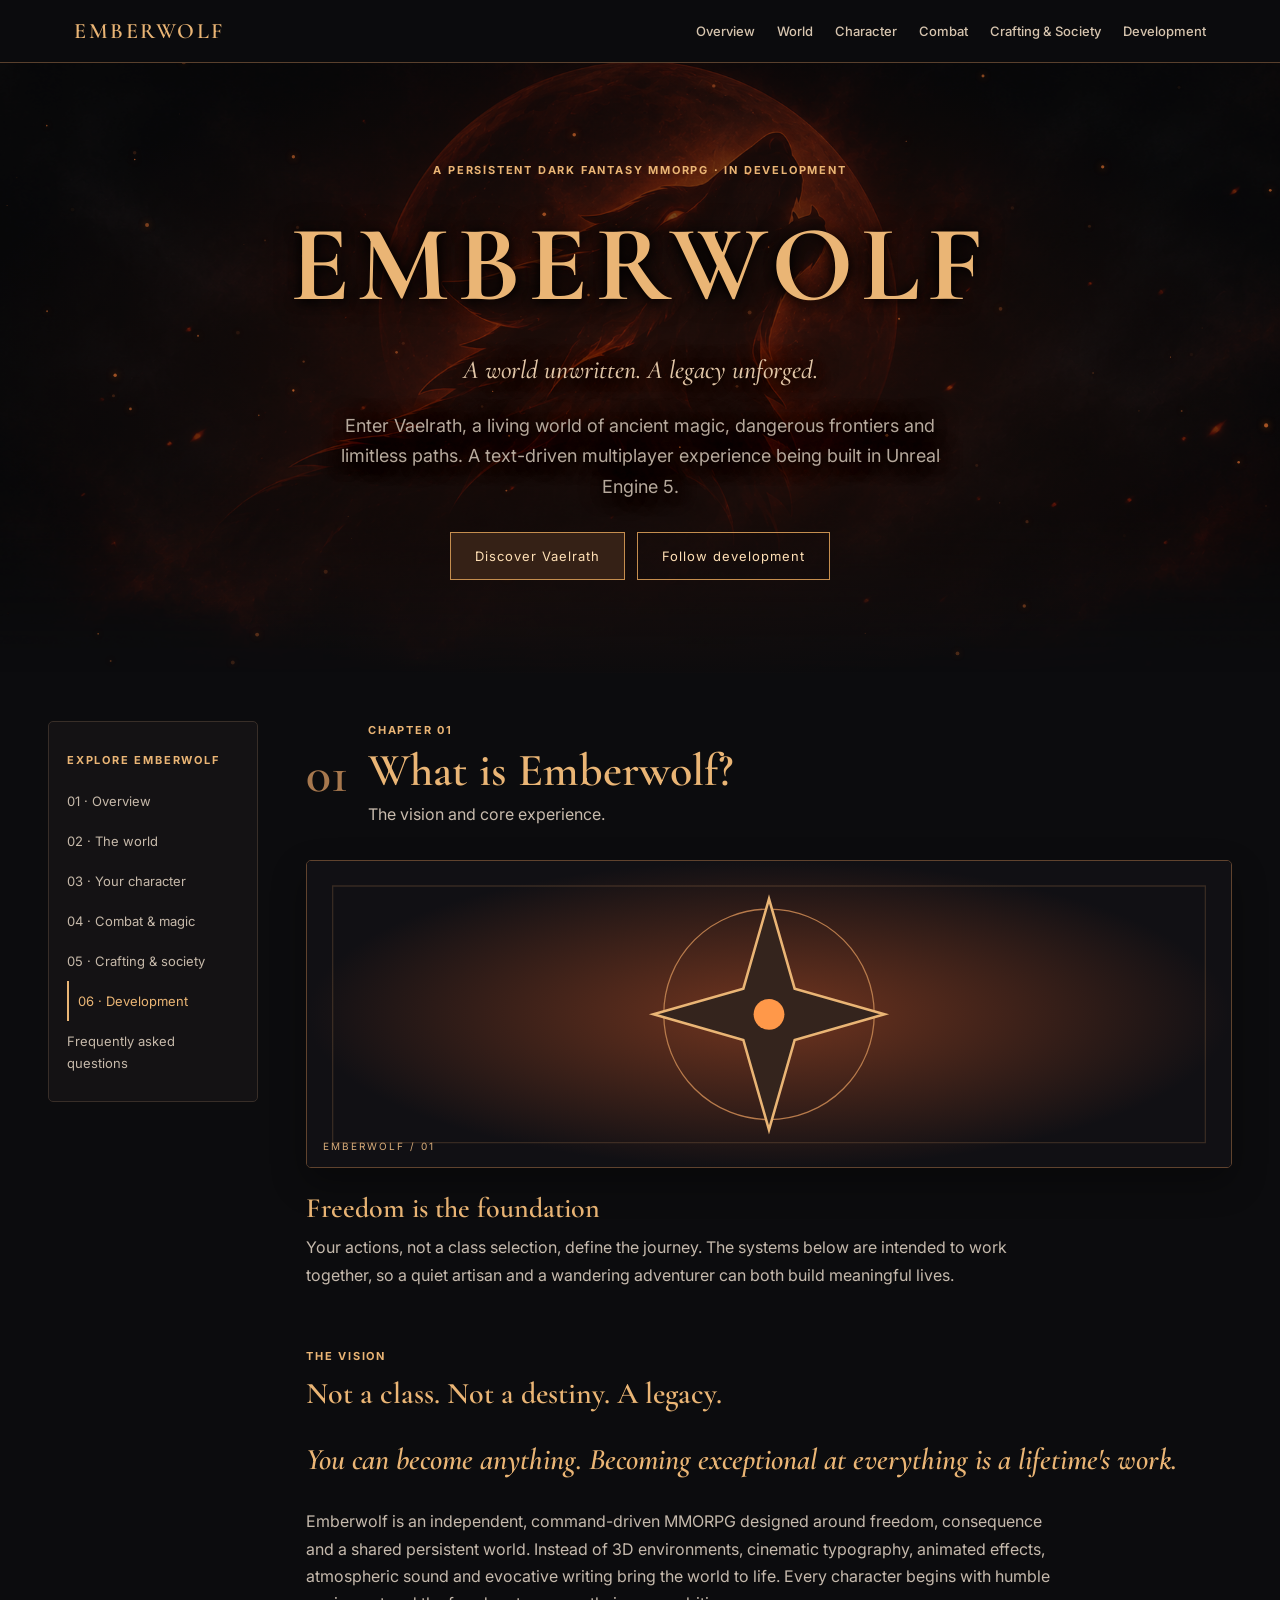
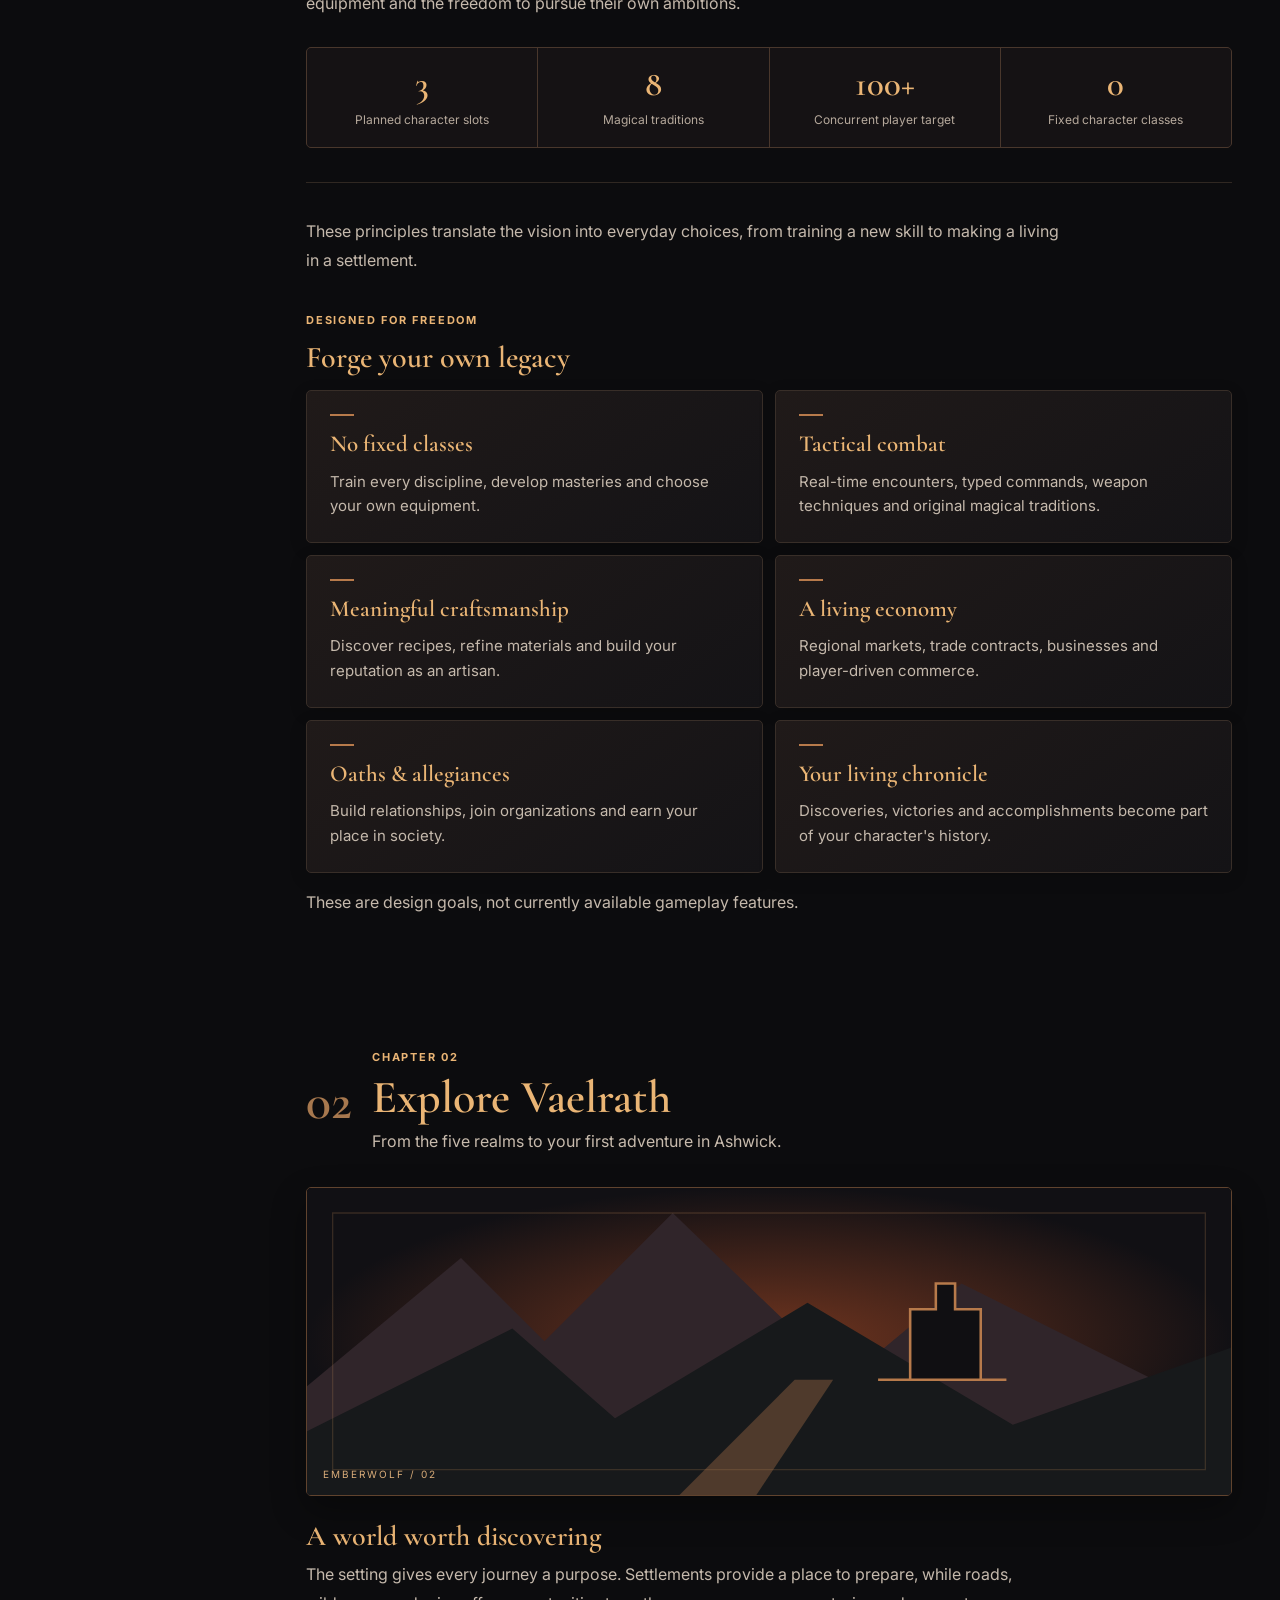
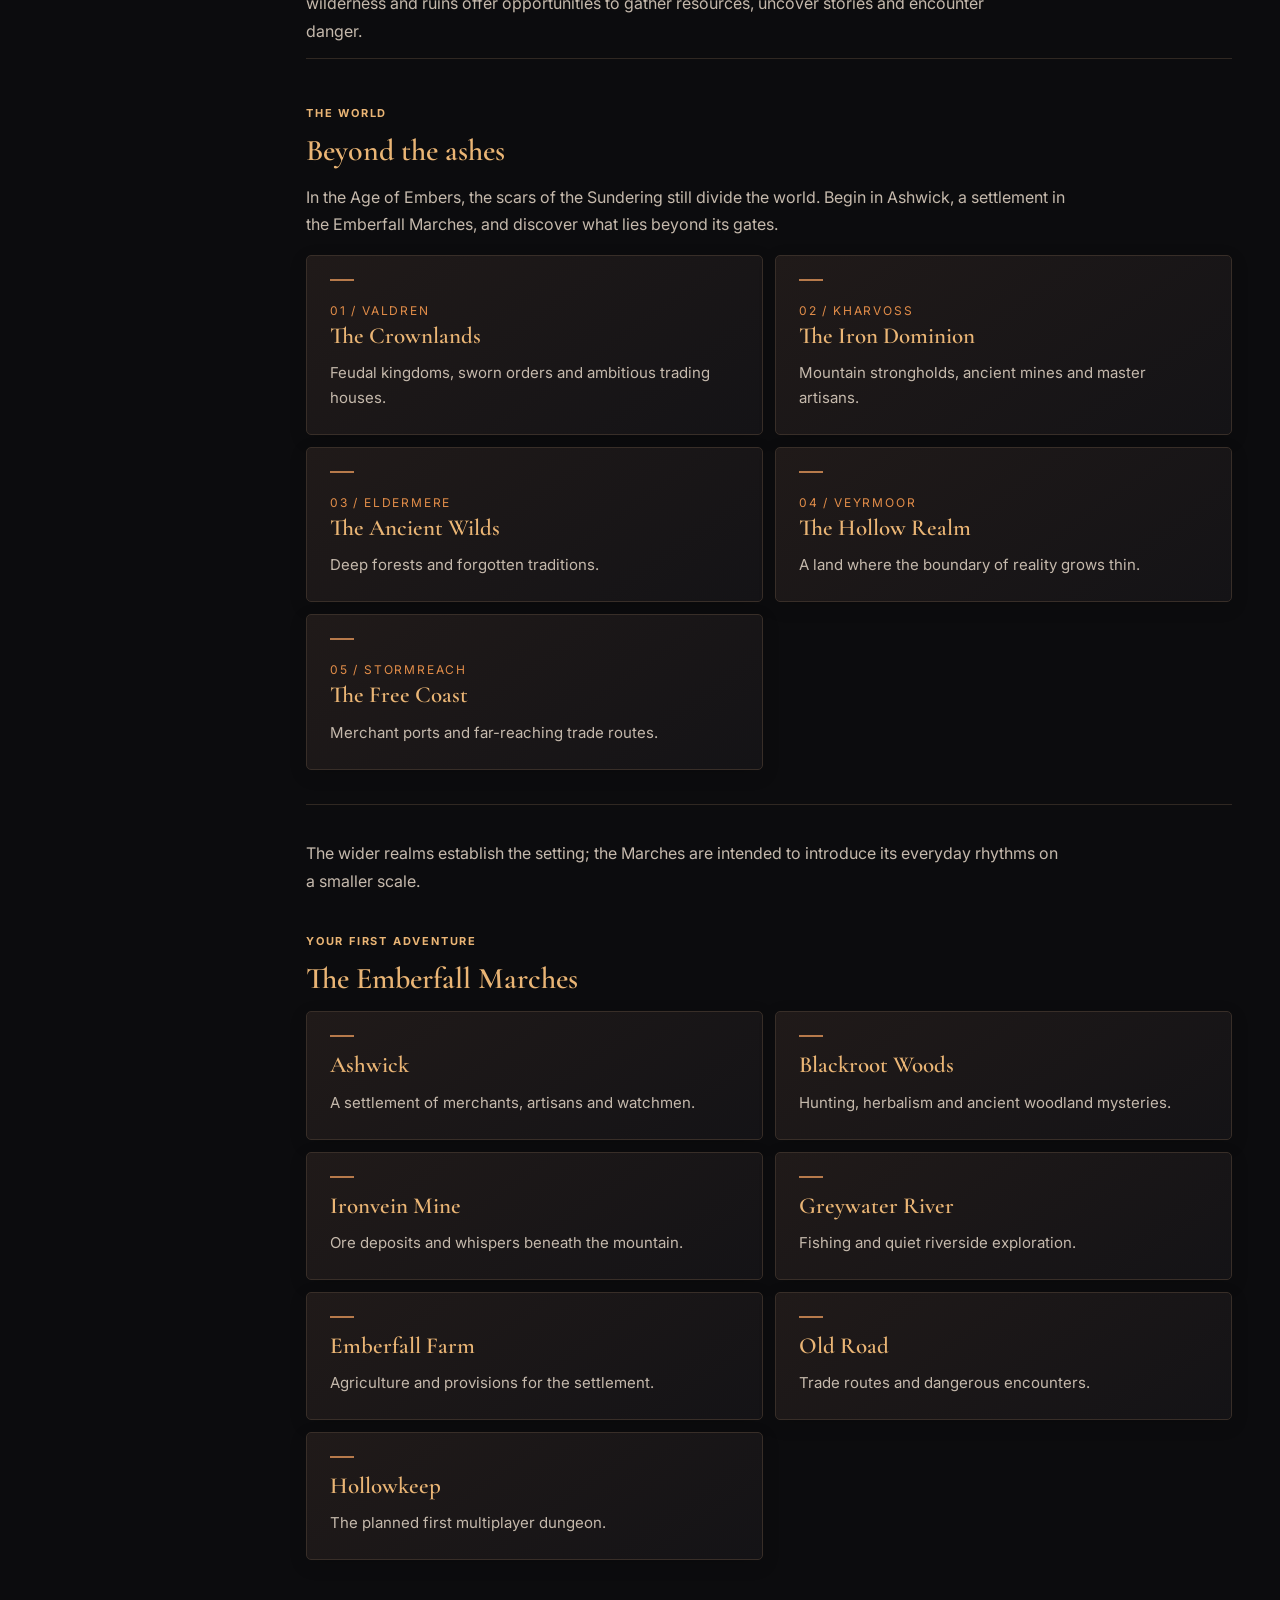
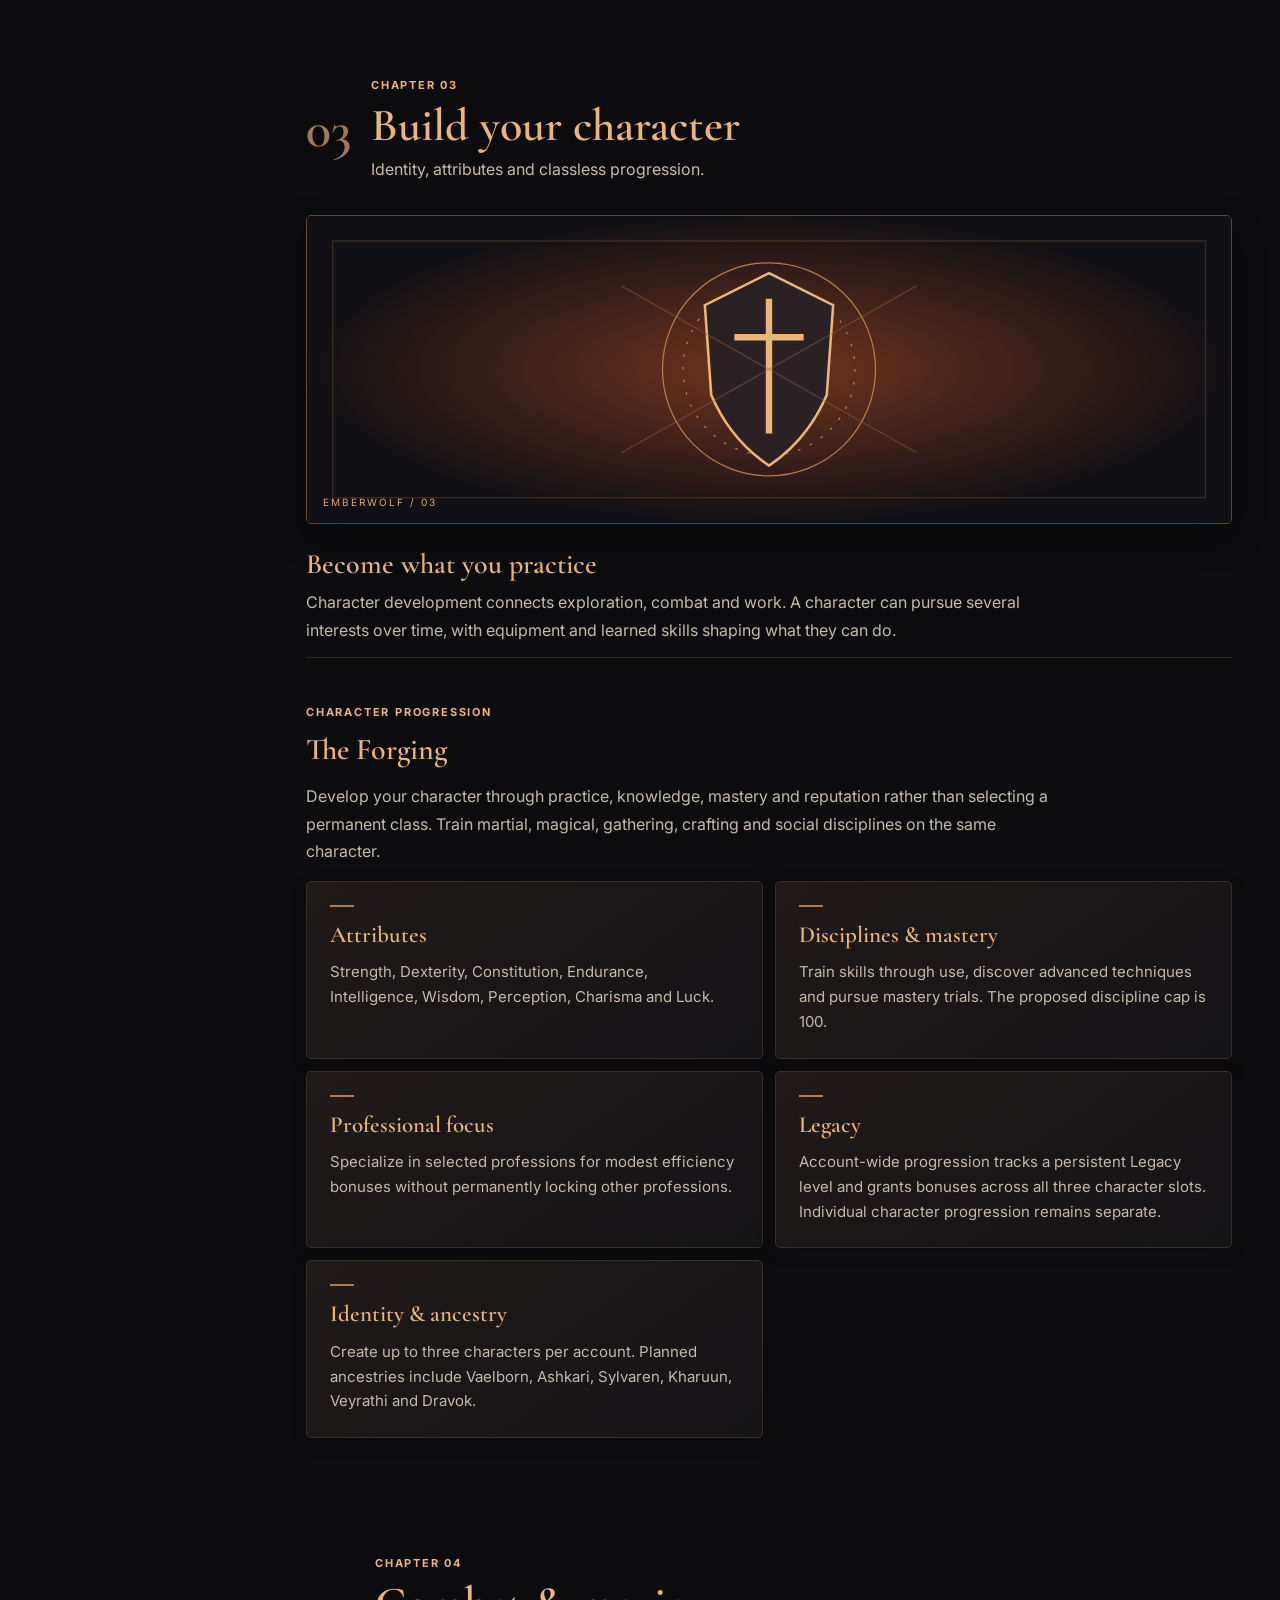
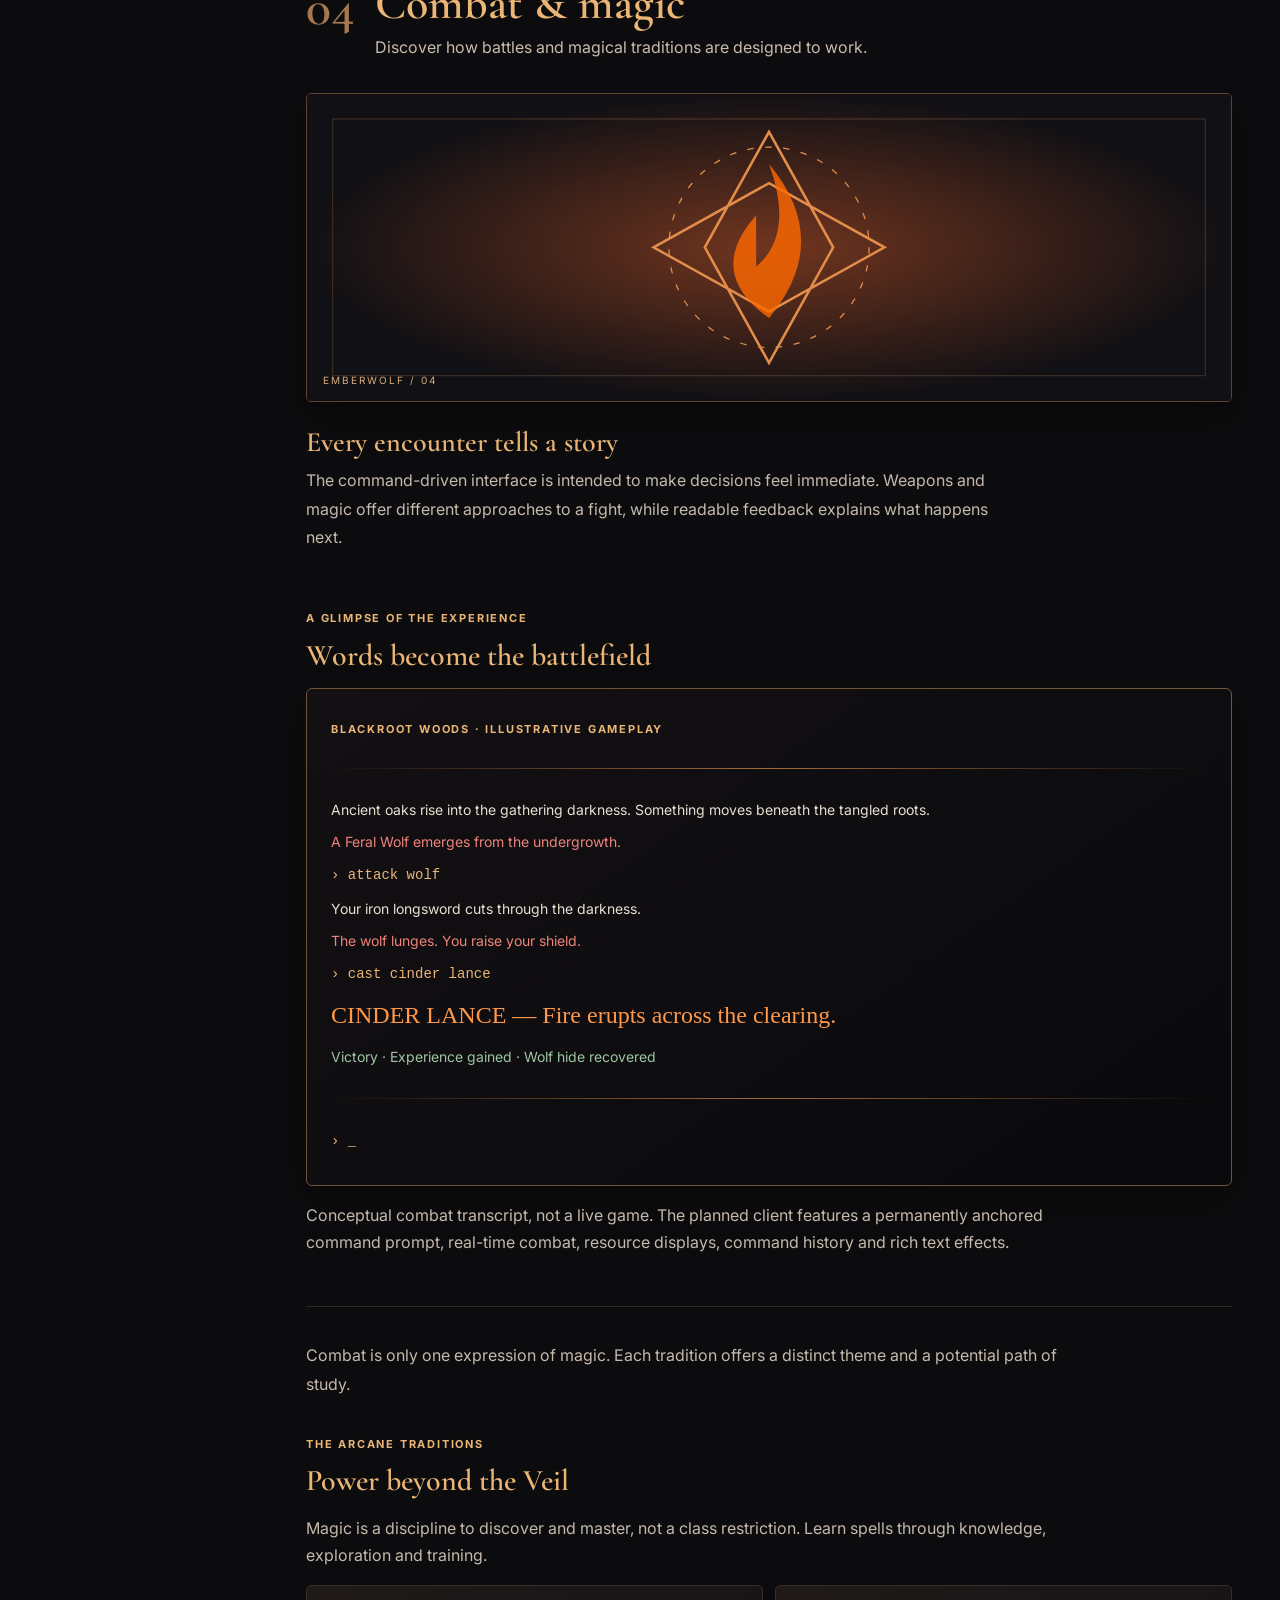
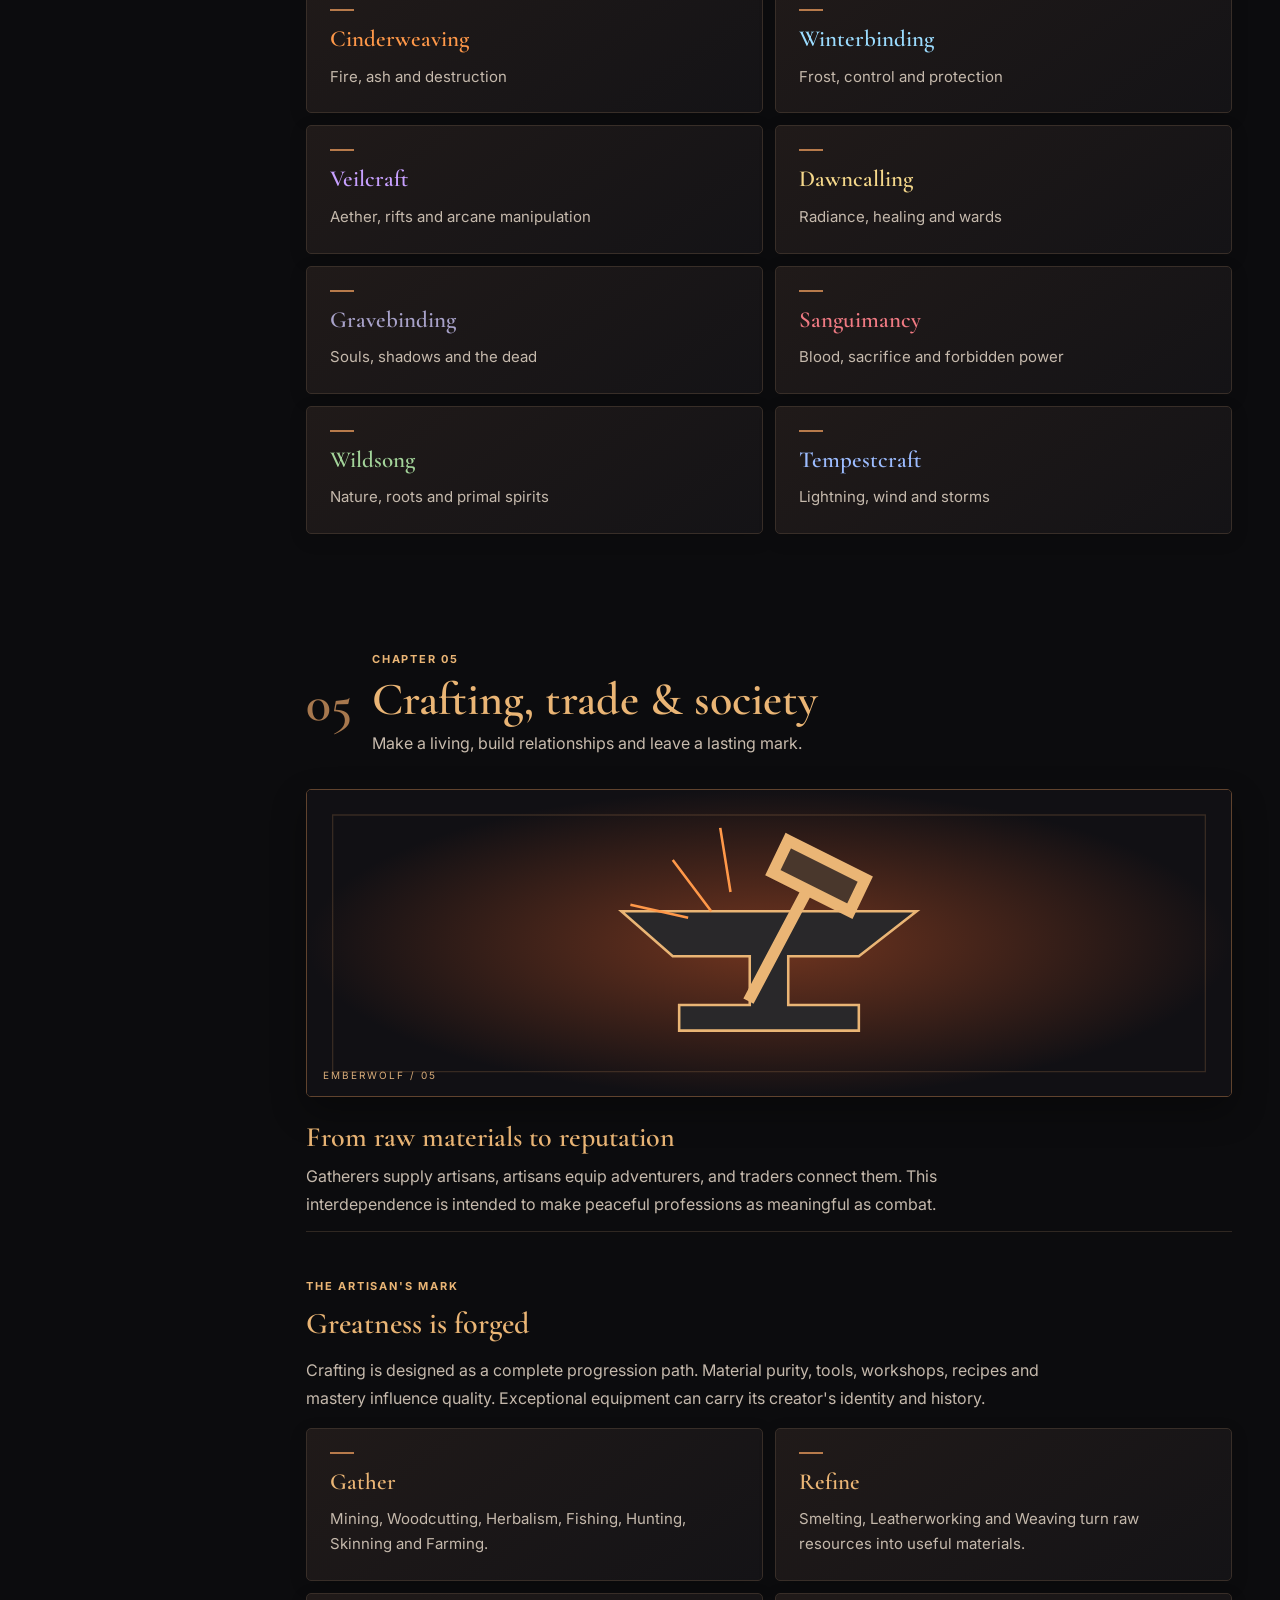
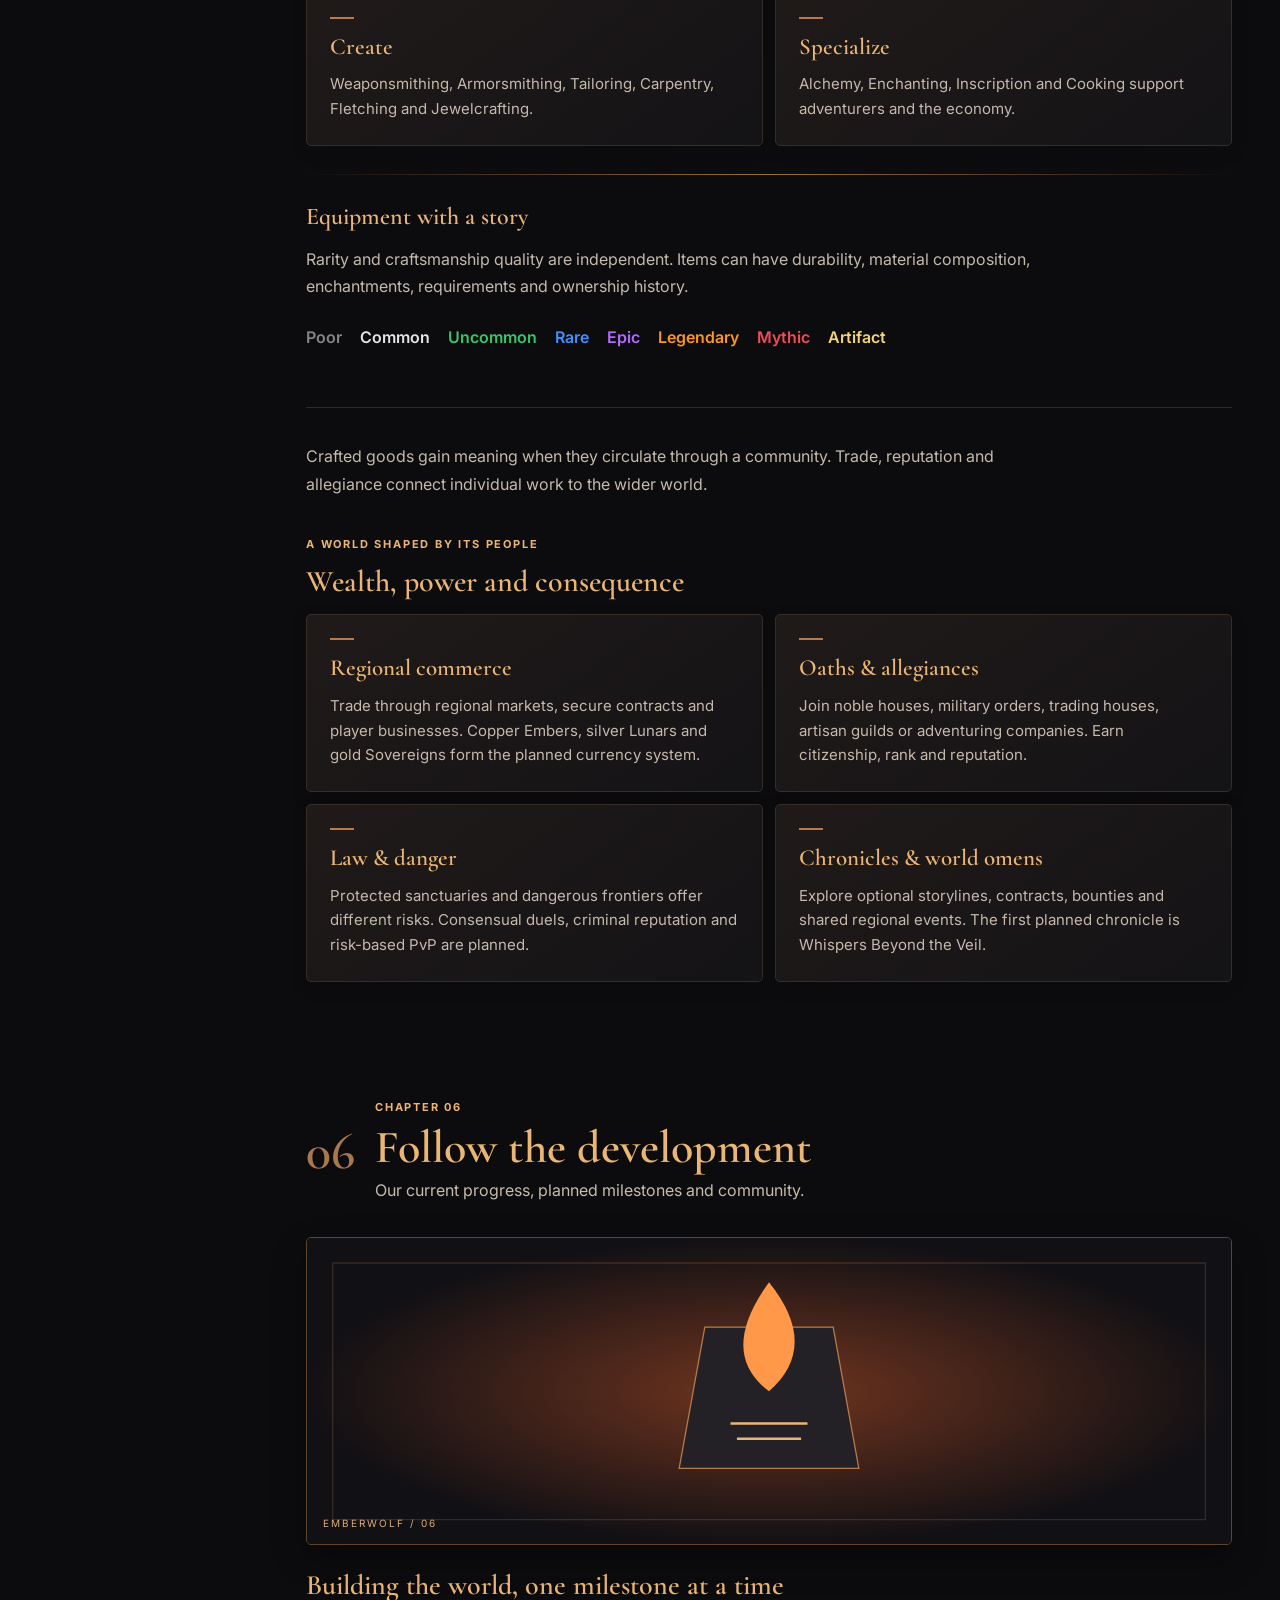
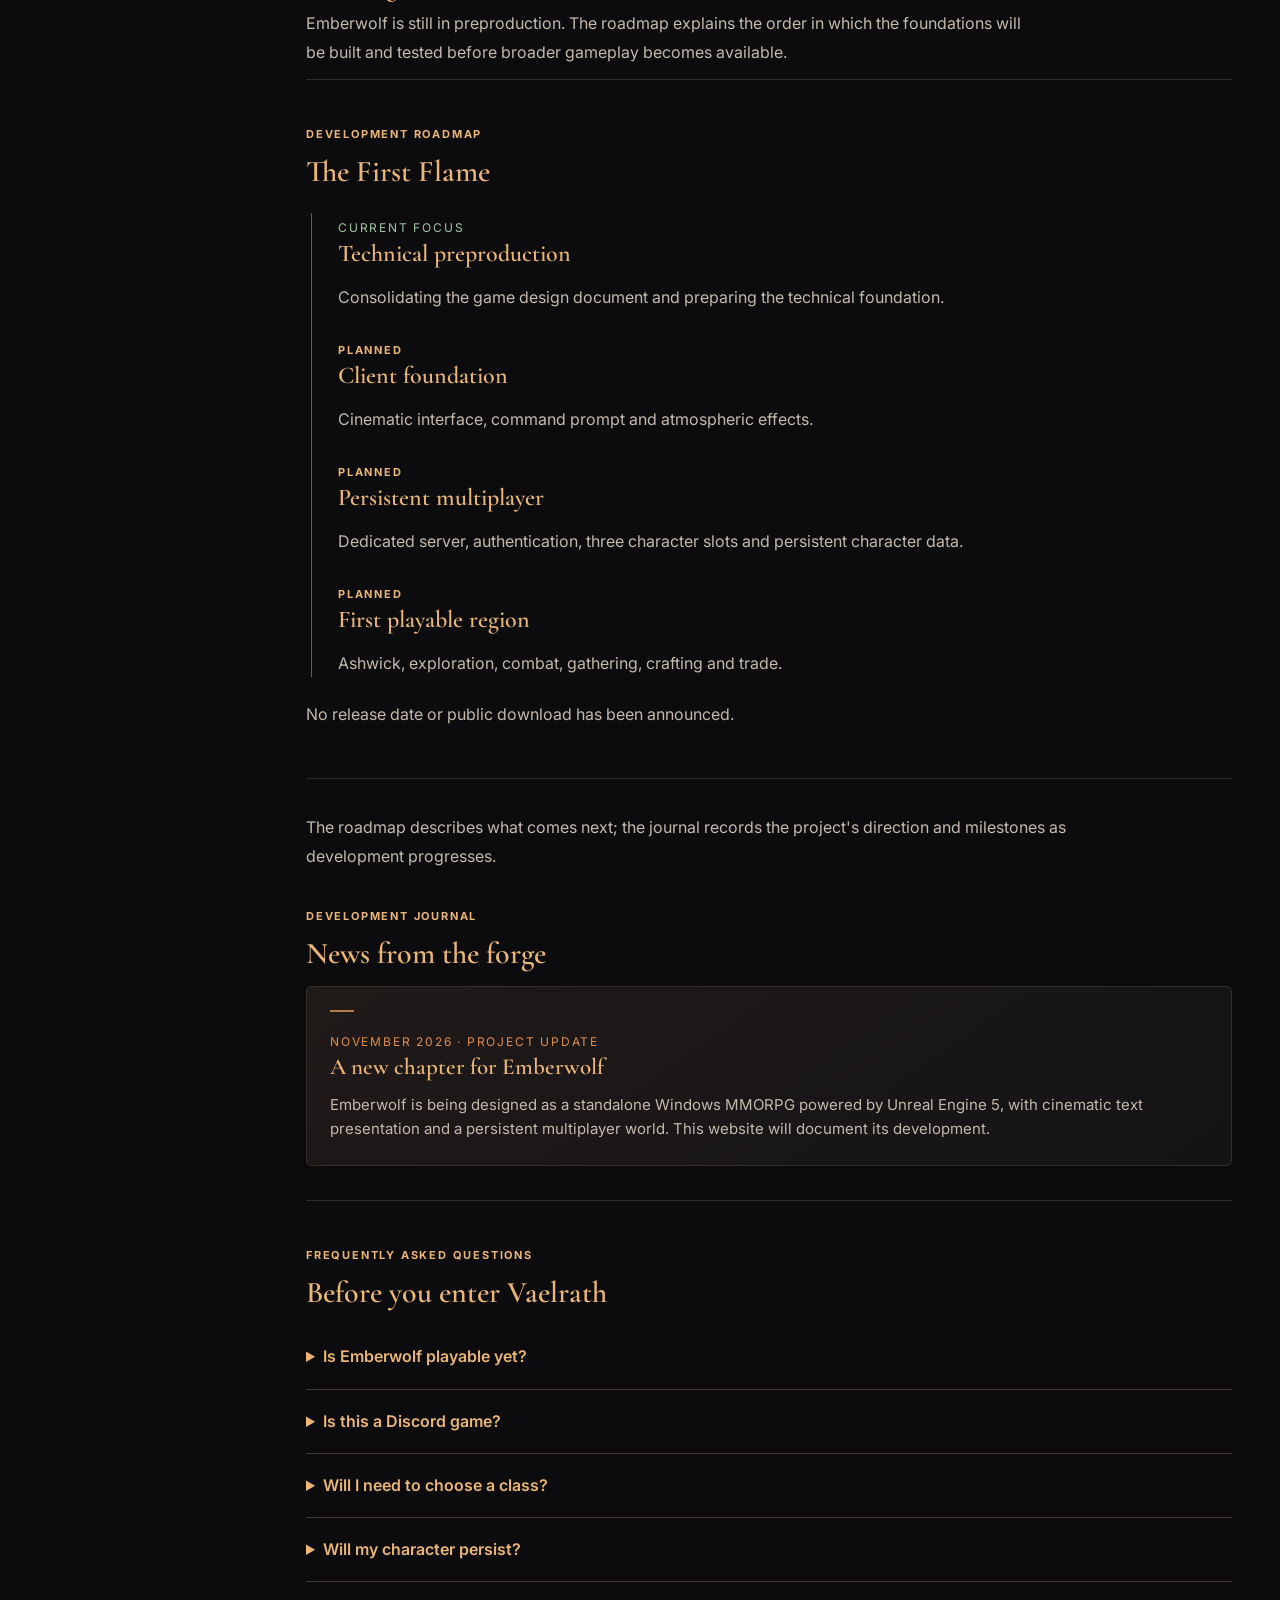
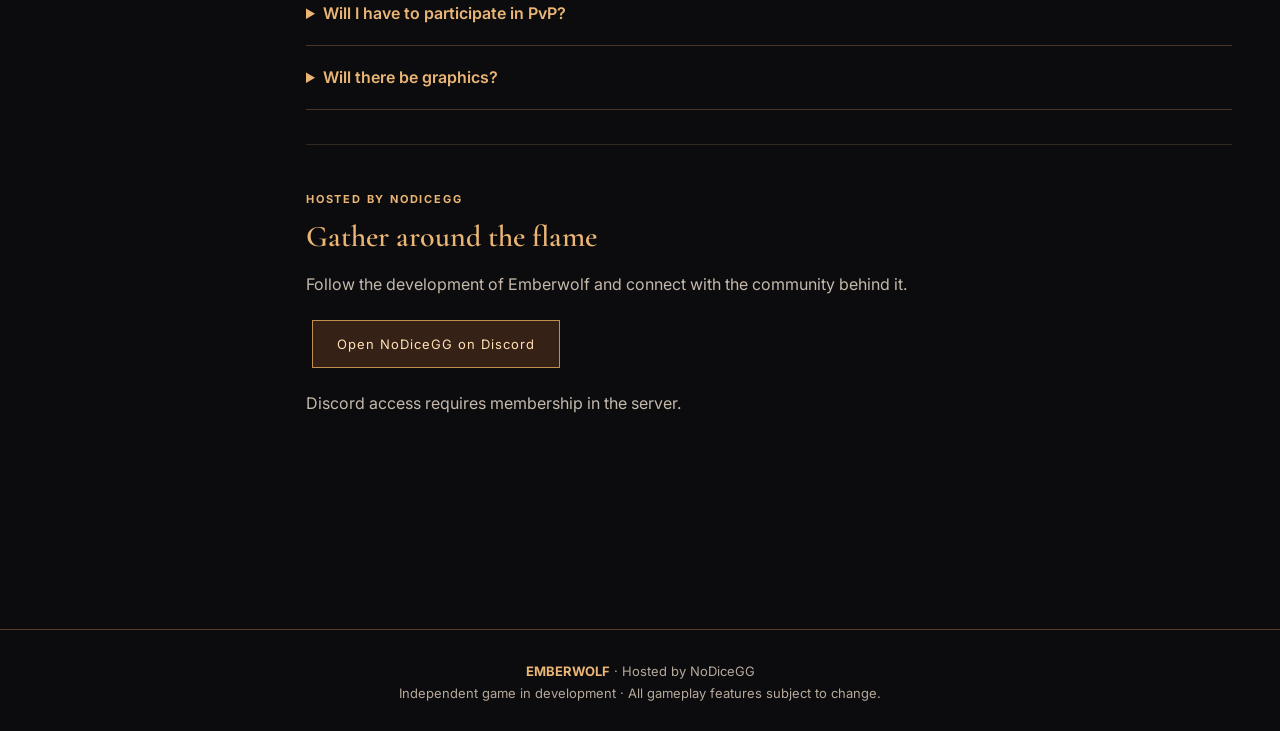
==== emberwolf.html @ e575b88a "Preserve Emberwolf website at its own page" ====
<!doctype html>
<html lang="en"><head><meta charset="utf-8"><meta name="viewport" content="width=device-width,initial-scale=1"><meta name="description" content="Emberwolf — a persistent, classless, text-driven dark fantasy MMORPG in development. Hosted by NoDiceGG."><meta name="theme-color" content="#0c0c0e"><title>Emberwolf | A world unwritten</title><link rel="preconnect" href="https://fonts.googleapis.com"><link rel="preconnect" href="https://fonts.gstatic.com" crossorigin><link href="https://fonts.googleapis.com/css2?family=Cormorant+Garamond:ital,wght@0,500;0,600;0,700;1,500&family=Inter:wght@400;500;600;700&display=swap" rel="stylesheet"><style>
:root{color-scheme:dark;--gold:#eab575;--ember:#ff6a00;--muted:#b6a99c;--line:#59402d}*{box-sizing:border-box}html{scroll-behavior:smooth}body{margin:0;background:#0c0c0e;color:#e9dfd2;font:16px/1.7 system-ui,sans-serif}a{color:var(--gold)}header{position:sticky;top:0;z-index:5;background:#0c0c0ef5;border-bottom:1px solid var(--line)}nav{max-width:1180px;margin:auto;display:flex;align-items:center;justify-content:space-between;gap:18px;padding:18px 24px;flex-wrap:wrap}.brand{font: bold 22px Georgia,serif;letter-spacing:4px;text-decoration:none}.links{display:flex;gap:22px;flex-wrap:wrap}.links a{font-size:13px;text-decoration:none;color:#d7c5af}.links a:hover,a:focus-visible{color:#fff;outline-color:var(--gold)}.hero{position:relative;isolation:isolate;overflow:hidden;min-height:650px;display:grid;place-items:center;text-align:center;padding:90px 24px;background:radial-gradient(ellipse at 50% 30%,#592217 0%,#21120e 35%,#0c0c0e 73%)}canvas{position:absolute;inset:0;width:100%;height:100%;z-index:-1;pointer-events:none}.hero-copy{max-width:850px}.sigil{width:100px;height:100px;margin:auto;color:var(--gold);filter:drop-shadow(0 0 18px #ff6a0070)}h1,h2,h3{font-family:Georgia,serif;font-weight:normal;color:var(--gold);line-height:1.15}h1{font-size:clamp(42px,9vw,108px);letter-spacing:.1em;margin:24px 0 8px;text-shadow:0 0 38px #e85c3050}h2{font-size:clamp(30px,5vw,48px);margin:10px 0 24px}h3{font-size:24px;margin:0 0 12px}.eyebrow{font-size:11px;letter-spacing:3px;text-transform:uppercase;color:var(--gold);font-weight:700}.tag{font:italic clamp(18px,3vw,26px) Georgia;color:#e0c5a6}.lede{max-width:650px;margin:24px auto;color:var(--muted);font-size:18px}.button{display:inline-block;text-decoration:none;border:1px solid #c58e4f;padding:12px 24px;margin:6px;background:#352116;color:#ffe0b5;font-size:13px;letter-spacing:1px}.button:hover{background:#56331d}.secondary{background:transparent}.wrap{max-width:1120px;margin:auto;padding:76px 24px;scroll-margin-top:90px}.section{border-top:1px solid #32251f}.grid{display:grid;grid-template-columns:repeat(auto-fit,minmax(235px,1fr));gap:18px}.tile{background:linear-gradient(145deg,#211a17,#131316);border:1px solid #49372c;padding:27px}.tile p,.muted{color:var(--muted)}.num{color:#e28d49;font-size:12px;letter-spacing:2px}.timeline{border-left:1px solid #805332;padding-left:26px}.timeline article{margin:24px 0}.timeline h3{margin-bottom:5px}.status{color:#9dc6a2;font-size:12px;text-transform:uppercase;letter-spacing:2px}.community{text-align:center;background:radial-gradient(ellipse at bottom,#342015,#0c0c0e 70%)}footer{border-top:1px solid var(--line);padding:30px;text-align:center;color:var(--muted);font-size:13px}footer strong{color:var(--gold)}@media(max-width:600px){nav{justify-content:center}.links{justify-content:center;gap:12px}.hero{min-height:530px}h1{letter-spacing:.04em}.wrap{padding:48px 20px}}@media(prefers-reduced-motion:reduce){html{scroll-behavior:auto}canvas{display:none}}
body{font-family:'Inter','Segoe UI',system-ui,sans-serif;font-weight:400;-webkit-font-smoothing:antialiased;text-rendering:optimizeLegibility}h1,h2,h3,.brand{font-family:'Cormorant Garamond',Georgia,serif;font-weight:600}.tag{font-family:'Cormorant Garamond',Georgia,serif;font-weight:500}.brand{letter-spacing:2.5px}h1{letter-spacing:.065em}.links a{font-weight:500}.eyebrow,.num,.status{letter-spacing:1.8px}.tile p{line-height:1.75}.hero{min-height:780px;background:radial-gradient(ellipse at 50% 22%,#78301c 0%,#30150f 30%,#0c0c0e 72%)}.hero:before{content:"";position:absolute;z-index:-1;width:420px;height:420px;top:40px;left:50%;transform:translateX(-50%);border:1px solid #c66b3940;border-radius:50%;box-shadow:0 0 90px #d34c2025,inset 0 0 90px #d34c2025}.hero h1{font-weight:700;text-shadow:0 0 55px #ff6a0060}.hero .sigil{width:130px;height:130px}.facts{display:grid;grid-template-columns:repeat(auto-fit,minmax(145px,1fr));gap:1px;background:#49372c;border:1px solid #49372c;margin-top:30px}.fact{background:#151214;padding:24px;text-align:center}.fact strong{display:block;font:600 35px 'Cormorant Garamond',Georgia,serif;color:var(--gold)}.fact span{font-size:12px;color:var(--muted)}.feature{background:linear-gradient(120deg,#26170f,#111114 75%);border-block:1px solid #513623}.quote{font:italic 600 clamp(25px,4vw,40px) 'Cormorant Garamond',Georgia,serif;color:var(--gold);max-width:800px}.terminal{background:#09090b;border:1px solid #705338;padding:24px;box-shadow:0 12px 40px #0005;font:14px/1.8 'Inter',sans-serif}.terminal p{margin:7px 0}.terminal code{color:#eab575}.danger{color:#ef837a}.good{color:#9dc6a2}.magic{color:#d4a2ff}.rule{height:1px;background:linear-gradient(90deg,transparent,#a36b3c,transparent);margin:28px 0}.tile{transition:border-color .2s,transform .2s}.tile:hover{border-color:#b47c45;transform:translateY(-3px)}details{border-bottom:1px solid #49372c;padding:18px 0}summary{cursor:pointer;color:var(--gold);font-weight:600}details p{color:var(--muted)}@media(max-width:600px){.hero{min-height:650px}.hero:before{width:280px;height:280px}}@media(prefers-reduced-motion:reduce){.tile{transition:none}.tile:hover{transform:none}}.hero{min-height:610px;padding:65px 24px}.reading-layout{max-width:1240px;margin:auto;display:grid;grid-template-columns:210px minmax(0,1fr);gap:42px;padding:48px 28px 80px;align-items:start}.contents{position:sticky;top:100px;border-left:1px solid #59402d;padding:10px 0 10px 18px}.contents a{display:block;padding:9px 0;color:#c6b9aa;text-decoration:none;font-size:13px}.contents a:hover{color:var(--gold)}.chapter{scroll-margin-top:105px;margin-bottom:60px}.chapter-heading{display:flex;gap:20px;align-items:center;border-bottom:1px solid #805332;padding:0 0 20px;margin-bottom:8px}.chapter-number{font:600 52px 'Cormorant Garamond',Georgia,serif;color:#a7784e}.chapter-heading h2{margin:4px 0;font-size:clamp(32px,4vw,46px)}.chapter-heading p{margin:0;color:#c8bbad}.chapter-heading .eyebrow{color:var(--gold)}.reading-content .wrap{max-width:none;padding:30px 0;scroll-margin-top:100px}.reading-content .section{border-top:1px solid #302822}.reading-content .wrap h2{font-size:30px;margin:8px 0 15px}.reading-content .wrap>p:not(.eyebrow){max-width:76ch}.reading-content .grid{grid-template-columns:repeat(2,minmax(0,1fr));gap:12px}.reading-content .tile{padding:20px;background:#171517;border-color:#382e28}.reading-content .tile h3{font-size:23px}.reading-content .tile p{margin:8px 0 0;color:#c5b9ac;font-size:15px;line-height:1.65}.reading-content .feature{background:none;border:0}.reading-content .facts{grid-template-columns:repeat(4,minmax(0,1fr))}.reading-content .fact{padding:15px 8px}.reading-content .quote{font-size:30px}.muted{color:#c5b9ac}.reading-content .community{text-align:left;background:none}.reading-content .tile:hover{transform:none}.reading-content .timeline{margin-left:5px}@media(max-width:900px){.reading-layout{grid-template-columns:1fr;gap:24px;padding:28px 20px}.contents{position:static;display:flex;flex-wrap:wrap;gap:8px 18px;border:1px solid #49372c;padding:15px}.contents .eyebrow{width:100%;margin:0}.contents a{padding:4px 0}.chapter{scroll-margin-top:145px}}@media(max-width:550px){.reading-content .grid{grid-template-columns:1fr}.reading-content .facts{grid-template-columns:repeat(2,minmax(0,1fr))}.chapter-heading{gap:12px}.chapter-number{font-size:38px}.hero{min-height:510px}.chapter{margin-bottom:35px}}.hero:before{width:auto;height:auto;inset:0;transform:none;border:0;border-radius:0;box-shadow:none;background:url('./emberwolf-logo.png') center center / cover no-repeat;opacity:.45;mask-image:linear-gradient(to bottom,#000 0%,#000 75%,transparent 100%);pointer-events:none}.hero-copy{position:relative;z-index:1}.hero canvas{z-index:0}.hero h1,.hero .tag,.hero .lede{text-shadow:0 2px 12px #000,0 0 25px #000}.hero{background:radial-gradient(ellipse at center,#30150f,#0c0c0e 75%)}@media(max-width:600px){.hero:before{width:auto;height:auto;background-size:cover;opacity:.35}}.reading-layout{gap:48px}.chapter{margin-bottom:82px}.chapter-heading{border-bottom:0;margin-bottom:12px}.chapter-art{position:relative;overflow:hidden;border:1px solid #60432e;border-radius:5px;box-shadow:0 14px 35px #0005;aspect-ratio:3/1}.chapter-art svg{width:100%;height:100%;display:block}.chapter-art span{position:absolute;bottom:12px;left:16px;color:#d9ac79;font-size:10px;letter-spacing:2px}.chapter-intro{padding:24px 0 12px}.chapter-intro h3{font-size:28px;margin-bottom:8px}.chapter-intro p,.section-bridge{color:#c5b9ac;max-width:72ch;margin:0;line-height:1.8}.section-bridge{padding:0 0 24px;margin-bottom:12px}.reading-content .tile{position:relative;border-radius:5px;background:linear-gradient(145deg,#201a19,#141316);box-shadow:0 5px 18px #0002;padding:23px}.reading-content .tile:before{content:"";display:block;width:24px;height:2px;background:#b77a4b;margin-bottom:15px}.reading-content .tile:hover{background:#231b18}.contents{background:#141214;border:1px solid #382e28;border-radius:5px;padding:18px}.contents a.active{color:#eab575;border-left:2px solid #eab575;padding-left:9px}.reading-content .facts{border-radius:5px;overflow:hidden}.reading-content .wrap{padding:34px 0}.terminal{border-radius:6px;background:linear-gradient(145deg,#131013,#09090b)}@media(max-width:550px){.chapter-art{aspect-ratio:2.5/1}.chapter{margin-bottom:48px}.chapter-intro{padding-top:18px}}</style></head><body><header><nav aria-label="Main navigation"><a class="brand" href="#home">EMBERWOLF</a><div class="links"><a href="#overview">Overview</a><a href="#world-guide">World</a><a href="#character-guide">Character</a><a href="#combat-guide">Combat</a><a href="#economy-guide">Crafting & Society</a><a href="#project-guide">Development</a></div></nav></header><main>
<section class="hero" id="home"><canvas id="embers" aria-hidden="true"></canvas><div class="hero-copy"><p class="eyebrow">A persistent dark fantasy MMORPG · In development</p><h1>EMBERWOLF</h1><p class="tag">A world unwritten. A legacy unforged.</p><p class="lede">Enter Vaelrath, a living world of ancient magic, dangerous frontiers and limitless paths. A text-driven multiplayer experience being built in Unreal Engine 5.</p><a class="button" href="#world-guide">Discover Vaelrath</a><a class="button secondary" href="#project-guide">Follow development</a></div></section>
<div class="reading-layout"><aside class="contents"><p class="eyebrow">Explore Emberwolf</p><a href="#overview">01 · Overview</a><a href="#world-guide">02 · The world</a><a href="#character-guide">03 · Your character</a><a href="#combat-guide">04 · Combat & magic</a><a href="#economy-guide">05 · Crafting & society</a><a href="#project-guide">06 · Development</a><a href="#faq">Frequently asked questions</a></aside><div class="reading-content"><div class="chapter" id="overview"><div class="chapter-heading"><span class="chapter-number">01</span><div><p class="eyebrow">Chapter 01</p><h2>What is Emberwolf?</h2><p>The vision and core experience.</p></div></div><div class="chapter-art"><svg viewBox="0 0 720 240" preserveAspectRatio="xMidYMid slice" aria-hidden="true"><defs><radialGradient id="glow-overview"><stop stop-color="#71351f"/><stop offset="1" stop-color="#111014"/></radialGradient></defs><rect width="720" height="240" fill="url(#glow-overview)"/><circle cx="360" cy="120" r="82" fill="none" stroke="#b77a4b"/><path d="M360 30 380 100 450 120 380 140 360 210 340 140 270 120 340 100Z" fill="#34241d" stroke="#eab575" stroke-width="2"/><circle cx="360" cy="120" r="12" fill="#ff9849"/><path d="M20 20h680v200H20Z" fill="none" stroke="#a7784e" opacity=".25"/></svg><span>EMBERWOLF / 01</span></div><div class="chapter-intro"><h3>Freedom is the foundation</h3><p>Your actions, not a class selection, define the journey. The systems below are intended to work together, so a quiet artisan and a wandering adventurer can both build meaningful lives.</p></div><section class="wrap"><p class="eyebrow">The vision</p><h2>Not a class. Not a destiny. A legacy.</h2><p class="quote">You can become anything. Becoming exceptional at everything is a lifetime's work.</p><p class="muted">Emberwolf is an independent, command-driven MMORPG designed around freedom, consequence and a shared persistent world. Instead of 3D environments, cinematic typography, animated effects, atmospheric sound and evocative writing bring the world to life. Every character begins with humble equipment and the freedom to pursue their own ambitions.</p><div class="facts"><div class="fact"><strong>3</strong><span>Planned character slots</span></div><div class="fact"><strong>8</strong><span>Magical traditions</span></div><div class="fact"><strong>100+</strong><span>Concurrent player target</span></div><div class="fact"><strong>0</strong><span>Fixed character classes</span></div></div></section><section class="wrap section" id="gameplay"><p class="section-bridge">These principles translate the vision into everyday choices, from training a new skill to making a living in a settlement.</p><p class="eyebrow">Designed for freedom</p><h2>Forge your own legacy</h2><div class="grid"><article class="tile"><h3>No fixed classes</h3><p>Train every discipline, develop masteries and choose your own equipment.</p></article><article class="tile"><h3>Tactical combat</h3><p>Real-time encounters, typed commands, weapon techniques and original magical traditions.</p></article><article class="tile"><h3>Meaningful craftsmanship</h3><p>Discover recipes, refine materials and build your reputation as an artisan.</p></article><article class="tile"><h3>A living economy</h3><p>Regional markets, trade contracts, businesses and player-driven commerce.</p></article><article class="tile"><h3>Oaths & allegiances</h3><p>Build relationships, join organizations and earn your place in society.</p></article><article class="tile"><h3>Your living chronicle</h3><p>Discoveries, victories and accomplishments become part of your character's history.</p></article></div><p class="muted">These are design goals, not currently available gameplay features.</p></section></div><div class="chapter" id="world-guide"><div class="chapter-heading"><span class="chapter-number">02</span><div><p class="eyebrow">Chapter 02</p><h2>Explore Vaelrath</h2><p>From the five realms to your first adventure in Ashwick.</p></div></div><div class="chapter-art"><svg viewBox="0 0 720 240" preserveAspectRatio="xMidYMid slice" aria-hidden="true"><defs><radialGradient id="glow-world"><stop stop-color="#71351f"/><stop offset="1" stop-color="#111014"/></radialGradient></defs><rect width="720" height="240" fill="url(#glow-world)"/><path d="M0 155 120 55 185 120 285 20 420 150 510 75 720 180V240H0Z" fill="#30252a"/><path d="M0 190 160 110 240 180 390 90 550 185 720 125V240H0Z" fill="#17191b"/><path d="M290 240 380 150 410 150 350 240" fill="#b77a4b" opacity=".35"/><path d="M470 150v-55h20v-20h15v20h20v55m-80 0h100" fill="#100f12" stroke="#b77a4b" stroke-width="2"/><path d="M20 20h680v200H20Z" fill="none" stroke="#a7784e" opacity=".25"/></svg><span>EMBERWOLF / 02</span></div><div class="chapter-intro"><h3>A world worth discovering</h3><p>The setting gives every journey a purpose. Settlements provide a place to prepare, while roads, wilderness and ruins offer opportunities to gather resources, uncover stories and encounter danger.</p></div><section class="wrap section" id="world"><p class="eyebrow">The world</p><h2>Beyond the ashes</h2><p class="muted">In the Age of Embers, the scars of the Sundering still divide the world. Begin in Ashwick, a settlement in the Emberfall Marches, and discover what lies beyond its gates.</p><div class="grid"><article class="tile"><span class="num">01 / VALDREN</span><h3>The Crownlands</h3><p>Feudal kingdoms, sworn orders and ambitious trading houses.</p></article><article class="tile"><span class="num">02 / KHARVOSS</span><h3>The Iron Dominion</h3><p>Mountain strongholds, ancient mines and master artisans.</p></article><article class="tile"><span class="num">03 / ELDERMERE</span><h3>The Ancient Wilds</h3><p>Deep forests and forgotten traditions.</p></article><article class="tile"><span class="num">04 / VEYRMOOR</span><h3>The Hollow Realm</h3><p>A land where the boundary of reality grows thin.</p></article><article class="tile"><span class="num">05 / STORMREACH</span><h3>The Free Coast</h3><p>Merchant ports and far-reaching trade routes.</p></article></div></section><section class="wrap section"><p class="section-bridge">The wider realms establish the setting; the Marches are intended to introduce its everyday rhythms on a smaller scale.</p><p class="eyebrow">Your first adventure</p><h2>The Emberfall Marches</h2><div class="grid"><article class="tile"><h3>Ashwick</h3><p>A settlement of merchants, artisans and watchmen.</p></article><article class="tile"><h3>Blackroot Woods</h3><p>Hunting, herbalism and ancient woodland mysteries.</p></article><article class="tile"><h3>Ironvein Mine</h3><p>Ore deposits and whispers beneath the mountain.</p></article><article class="tile"><h3>Greywater River</h3><p>Fishing and quiet riverside exploration.</p></article><article class="tile"><h3>Emberfall Farm</h3><p>Agriculture and provisions for the settlement.</p></article><article class="tile"><h3>Old Road</h3><p>Trade routes and dangerous encounters.</p></article><article class="tile"><h3>Hollowkeep</h3><p>The planned first multiplayer dungeon.</p></article></div></section></div><div class="chapter" id="character-guide"><div class="chapter-heading"><span class="chapter-number">03</span><div><p class="eyebrow">Chapter 03</p><h2>Build your character</h2><p>Identity, attributes and classless progression.</p></div></div><div class="chapter-art"><svg viewBox="0 0 720 240" preserveAspectRatio="xMidYMid slice" aria-hidden="true"><defs><radialGradient id="glow-character"><stop stop-color="#71351f"/><stop offset="1" stop-color="#111014"/></radialGradient></defs><rect width="720" height="240" fill="url(#glow-character)"/><circle cx="360" cy="120" r="83" fill="none" stroke="#b77a4b"/><circle cx="360" cy="120" r="67" fill="none" stroke="#b77a4b" stroke-dasharray="2 8"/><path d="M360 45 410 70 405 140Q390 175 360 195Q330 175 315 140L310 70Z" fill="#292124" stroke="#eab575" stroke-width="2"/><path d="M360 65v105m-27-75h54" stroke="#eab575" stroke-width="5"/><path d="M245 185 475 55M245 55 475 185" stroke="#9b6742" opacity=".4"/><path d="M20 20h680v200H20Z" fill="none" stroke="#a7784e" opacity=".25"/></svg><span>EMBERWOLF / 03</span></div><div class="chapter-intro"><h3>Become what you practice</h3><p>Character development connects exploration, combat and work. A character can pursue several interests over time, with equipment and learned skills shaping what they can do.</p></div><section class="wrap section" id="progression"><p class="eyebrow">Character progression</p><h2>The Forging</h2><p class="muted">Develop your character through practice, knowledge, mastery and reputation rather than selecting a permanent class. Train martial, magical, gathering, crafting and social disciplines on the same character.</p><div class="grid"><article class="tile"><h3>Attributes</h3><p>Strength, Dexterity, Constitution, Endurance, Intelligence, Wisdom, Perception, Charisma and Luck.</p></article><article class="tile"><h3>Disciplines & mastery</h3><p>Train skills through use, discover advanced techniques and pursue mastery trials. The proposed discipline cap is 100.</p></article><article class="tile"><h3>Professional focus</h3><p>Specialize in selected professions for modest efficiency bonuses without permanently locking other professions.</p></article><article class="tile"><h3>Legacy</h3><p>Account-wide progression tracks a persistent Legacy level and grants bonuses across all three character slots. Individual character progression remains separate.</p></article><article class="tile"><h3>Identity & ancestry</h3><p>Create up to three characters per account. Planned ancestries include Vaelborn, Ashkari, Sylvaren, Kharuun, Veyrathi and Dravok.</p></article></div></section></div><div class="chapter" id="combat-guide"><div class="chapter-heading"><span class="chapter-number">04</span><div><p class="eyebrow">Chapter 04</p><h2>Combat & magic</h2><p>Discover how battles and magical traditions are designed to work.</p></div></div><div class="chapter-art"><svg viewBox="0 0 720 240" preserveAspectRatio="xMidYMid slice" aria-hidden="true"><defs><radialGradient id="glow-combat"><stop stop-color="#71351f"/><stop offset="1" stop-color="#111014"/></radialGradient></defs><rect width="720" height="240" fill="url(#glow-combat)"/><circle cx="360" cy="120" r="78" fill="none" stroke="#e28d49" stroke-dasharray="5 9"/><path d="M360 30 410 120 360 210 310 120Z M270 120 360 70 450 120 360 170Z" fill="none" stroke="#e28d49" stroke-width="2"/><path d="M360 55Q410 115 360 175Q310 140 350 95L350 135Q380 110 360 55Z" fill="#ff6a00" opacity=".8"/><path d="M20 20h680v200H20Z" fill="none" stroke="#a7784e" opacity=".25"/></svg><span>EMBERWOLF / 04</span></div><div class="chapter-intro"><h3>Every encounter tells a story</h3><p>The command-driven interface is intended to make decisions feel immediate. Weapons and magic offer different approaches to a fight, while readable feedback explains what happens next.</p></div><section class="feature"><div class="wrap"><p class="eyebrow">A glimpse of the experience</p><h2>Words become the battlefield</h2><div class="terminal"><p class="eyebrow">BLACKROOT WOODS · ILLUSTRATIVE GAMEPLAY</p><div class="rule"></div><p>Ancient oaks rise into the gathering darkness. Something moves beneath the tangled roots.</p><p class="danger">A Feral Wolf emerges from the undergrowth.</p><p><code>› attack wolf</code></p><p>Your iron longsword cuts through the darkness.</p><p class="danger">The wolf lunges. You raise your shield.</p><p><code>› cast cinder lance</code></p><p style="color:#ff9849;font-size:24px;font-family:Georgia">CINDER LANCE — Fire erupts across the clearing.</p><p class="good">Victory · Experience gained · Wolf hide recovered</p><div class="rule"></div><p><code>› _</code></p></div><p class="muted">Conceptual combat transcript, not a live game. The planned client features a permanently anchored command prompt, real-time combat, resource displays, command history and rich text effects.</p></div></section><section class="wrap section" id="magic"><p class="section-bridge">Combat is only one expression of magic. Each tradition offers a distinct theme and a potential path of study.</p><p class="eyebrow">The arcane traditions</p><h2>Power beyond the Veil</h2><p class="muted">Magic is a discipline to discover and master, not a class restriction. Learn spells through knowledge, exploration and training.</p><div class="grid"><article class="tile"><h3 style="color:#ff9849">Cinderweaving</h3><p>Fire, ash and destruction</p></article><article class="tile"><h3 style="color:#9bdcff">Winterbinding</h3><p>Frost, control and protection</p></article><article class="tile"><h3 style="color:#c7a0ff">Veilcraft</h3><p>Aether, rifts and arcane manipulation</p></article><article class="tile"><h3 style="color:#f5d88b">Dawncalling</h3><p>Radiance, healing and wards</p></article><article class="tile"><h3 style="color:#a8a2c9">Gravebinding</h3><p>Souls, shadows and the dead</p></article><article class="tile"><h3 style="color:#f07a83">Sanguimancy</h3><p>Blood, sacrifice and forbidden power</p></article><article class="tile"><h3 style="color:#a3d49a">Wildsong</h3><p>Nature, roots and primal spirits</p></article><article class="tile"><h3 style="color:#9cbcff">Tempestcraft</h3><p>Lightning, wind and storms</p></article></div></section></div><div class="chapter" id="economy-guide"><div class="chapter-heading"><span class="chapter-number">05</span><div><p class="eyebrow">Chapter 05</p><h2>Crafting, trade & society</h2><p>Make a living, build relationships and leave a lasting mark.</p></div></div><div class="chapter-art"><svg viewBox="0 0 720 240" preserveAspectRatio="xMidYMid slice" aria-hidden="true"><defs><radialGradient id="glow-craft"><stop stop-color="#71351f"/><stop offset="1" stop-color="#111014"/></radialGradient></defs><rect width="720" height="240" fill="url(#glow-craft)"/><path d="M245 95h230l-45 35h-55v38h55v20H290v-20h55v-38h-60Z" fill="#29282a" stroke="#eab575" stroke-width="2"/><path d="M375 40l60 30-12 25-60-30zM389 80l-45 85" stroke="#eab575" stroke-width="9" fill="#49372c"/><path d="M315 95l-30-40m45 25-8-50m-25 70-45-10" stroke="#ff9849" stroke-width="2"/><path d="M20 20h680v200H20Z" fill="none" stroke="#a7784e" opacity=".25"/></svg><span>EMBERWOLF / 05</span></div><div class="chapter-intro"><h3>From raw materials to reputation</h3><p>Gatherers supply artisans, artisans equip adventurers, and traders connect them. This interdependence is intended to make peaceful professions as meaningful as combat.</p></div><section class="wrap section" id="crafting"><p class="eyebrow">The artisan's mark</p><h2>Greatness is forged</h2><p class="muted">Crafting is designed as a complete progression path. Material purity, tools, workshops, recipes and mastery influence quality. Exceptional equipment can carry its creator's identity and history.</p><div class="grid"><article class="tile"><h3>Gather</h3><p>Mining, Woodcutting, Herbalism, Fishing, Hunting, Skinning and Farming.</p></article><article class="tile"><h3>Refine</h3><p>Smelting, Leatherworking and Weaving turn raw resources into useful materials.</p></article><article class="tile"><h3>Create</h3><p>Weaponsmithing, Armorsmithing, Tailoring, Carpentry, Fletching and Jewelcrafting.</p></article><article class="tile"><h3>Specialize</h3><p>Alchemy, Enchanting, Inscription and Cooking support adventurers and the economy.</p></article></div><div class="rule"></div><h3>Equipment with a story</h3><p class="muted">Rarity and craftsmanship quality are independent. Items can have durability, material composition, enchantments, requirements and ownership history.</p><p style="line-height:2.5"><span style="color:#858585;margin-right:18px;font-weight:600">Poor</span><span style="color:#e4e4e4;margin-right:18px;font-weight:600">Common</span><span style="color:#36c76b;margin-right:18px;font-weight:600">Uncommon</span><span style="color:#428fff;margin-right:18px;font-weight:600">Rare</span><span style="color:#b26aff;margin-right:18px;font-weight:600">Epic</span><span style="color:#ff941f;margin-right:18px;font-weight:600">Legendary</span><span style="color:#f04c55;margin-right:18px;font-weight:600">Mythic</span><span style="color:#f4d477;margin-right:18px;font-weight:600">Artifact</span></p></section><section class="wrap section"><p class="section-bridge">Crafted goods gain meaning when they circulate through a community. Trade, reputation and allegiance connect individual work to the wider world.</p><p class="eyebrow">A world shaped by its people</p><h2>Wealth, power and consequence</h2><div class="grid"><article class="tile"><h3>Regional commerce</h3><p>Trade through regional markets, secure contracts and player businesses. Copper Embers, silver Lunars and gold Sovereigns form the planned currency system.</p></article><article class="tile"><h3>Oaths & allegiances</h3><p>Join noble houses, military orders, trading houses, artisan guilds or adventuring companies. Earn citizenship, rank and reputation.</p></article><article class="tile"><h3>Law & danger</h3><p>Protected sanctuaries and dangerous frontiers offer different risks. Consensual duels, criminal reputation and risk-based PvP are planned.</p></article><article class="tile"><h3>Chronicles & world omens</h3><p>Explore optional storylines, contracts, bounties and shared regional events. The first planned chronicle is Whispers Beyond the Veil.</p></article></div></section></div><div class="chapter" id="project-guide"><div class="chapter-heading"><span class="chapter-number">06</span><div><p class="eyebrow">Chapter 06</p><h2>Follow the development</h2><p>Our current progress, planned milestones and community.</p></div></div><div class="chapter-art"><svg viewBox="0 0 720 240" preserveAspectRatio="xMidYMid slice" aria-hidden="true"><defs><radialGradient id="glow-project"><stop stop-color="#71351f"/><stop offset="1" stop-color="#111014"/></radialGradient></defs><rect width="720" height="240" fill="url(#glow-project)"/><path d="M290 180h140l-20-110H310Z" fill="#242126" stroke="#b77a4b"/><path d="M360 35Q400 85 360 120Q320 90 360 35Z" fill="#ff9849"/><path d="M330 145h60m-55 12h50" stroke="#eab575" stroke-width="2"/><path d="M20 20h680v200H20Z" fill="none" stroke="#a7784e" opacity=".25"/></svg><span>EMBERWOLF / 06</span></div><div class="chapter-intro"><h3>Building the world, one milestone at a time</h3><p>Emberwolf is still in preproduction. The roadmap explains the order in which the foundations will be built and tested before broader gameplay becomes available.</p></div><section class="wrap section" id="development"><p class="eyebrow">Development roadmap</p><h2>The First Flame</h2><div class="timeline"><article><span class="status">Current focus</span><h3>Technical preproduction</h3><p class="muted">Consolidating the game design document and preparing the technical foundation.</p></article><article><span class="eyebrow">Planned</span><h3>Client foundation</h3><p class="muted">Cinematic interface, command prompt and atmospheric effects.</p></article><article><span class="eyebrow">Planned</span><h3>Persistent multiplayer</h3><p class="muted">Dedicated server, authentication, three character slots and persistent character data.</p></article><article><span class="eyebrow">Planned</span><h3>First playable region</h3><p class="muted">Ashwick, exploration, combat, gathering, crafting and trade.</p></article></div><p class="muted">No release date or public download has been announced.</p></section><section class="wrap section" id="news"><p class="section-bridge">The roadmap describes what comes next; the journal records the project's direction and milestones as development progresses.</p><p class="eyebrow">Development journal</p><h2>News from the forge</h2><article class="tile"><span class="num">NOVEMBER 2026 · PROJECT UPDATE</span><h3>A new chapter for Emberwolf</h3><p>Emberwolf is being designed as a standalone Windows MMORPG powered by Unreal Engine 5, with cinematic text presentation and a persistent multiplayer world. This website will document its development.</p></article></section><section class="wrap section" id="faq"><p class="eyebrow">Frequently asked questions</p><h2>Before you enter Vaelrath</h2><details><summary>Is Emberwolf playable yet?</summary><p>No. The standalone MMORPG is in preproduction; there is no public release date.</p></details><details><summary>Is this a Discord game?</summary><p>No. This project is a standalone Windows game built with Unreal Engine 5. Discord is the community hub.</p></details><details><summary>Will I need to choose a class?</summary><p>No. The design allows every character to train every discipline and profession.</p></details><details><summary>Will my character persist?</summary><p>Persistent characters, inventory, progression and world state are core design requirements. Supabase PostgreSQL is the planned persistence layer.</p></details><details><summary>Will I have to participate in PvP?</summary><p>The design includes protected settlements and peaceful progression paths alongside riskier PvP regions.</p></details><details><summary>Will there be graphics?</summary><p>The game uses cinematic text, interface animations, particles and audio rather than traditional 3D character models and environments.</p></details></section><section class="wrap section community" id="community"><p class="eyebrow">Hosted by NoDiceGG</p><h2>Gather around the flame</h2><p class="muted">Follow the development of Emberwolf and connect with the community behind it.</p><a class="button" href="https://discord.com/channels/1289753596233126010">Open NoDiceGG on Discord</a><p class="muted">Discord access requires membership in the server.</p></section></div></div></div></main><footer><strong>EMBERWOLF</strong> · Hosted by NoDiceGG<br>Independent game in development · All gameplay features subject to change.</footer>
<script>(()=>{if(matchMedia('(prefers-reduced-motion: reduce)').matches)return;const c=document.getElementById('embers'),ctx=c.getContext('2d');if(!ctx)return;let w,h;const resize=()=>{w=c.width=c.clientWidth;h=c.height=c.clientHeight};resize();window.addEventListener('resize',resize);const p=Array.from({length:90},()=>({x:Math.random(),y:Math.random(),r:Math.random()*1.8+.3,v:Math.random()*.0018+.0003,a:Math.random()}));function draw(){ctx.clearRect(0,0,w,h);for(const e of p){ctx.beginPath();ctx.fillStyle='rgba(255,130,55,'+(e.a*.65)+')';ctx.shadowColor='#ff6a00';ctx.shadowBlur=7;ctx.arc(e.x*w,e.y*h,e.r,0,Math.PI*2);ctx.fill();e.y-=e.v;e.x+=Math.sin(e.y*10+e.a*6)*.0005;if(e.y<-.02){e.y=1.02;e.x=Math.random()}}requestAnimationFrame(draw)}draw()})();</script><script>if('IntersectionObserver' in window){const links=[...document.querySelectorAll('.contents a')];const observer=new IntersectionObserver(entries=>{for(const e of entries){if(e.isIntersecting){links.forEach(a=>{const active=a.hash==='#'+e.target.id;a.classList.toggle('active',active);if(active)a.setAttribute('aria-current','location');else a.removeAttribute('aria-current')})}}},{rootMargin:'-15% 0px -65% 0px'});document.querySelectorAll('.chapter').forEach(el=>observer.observe(el))}</script></body></html>
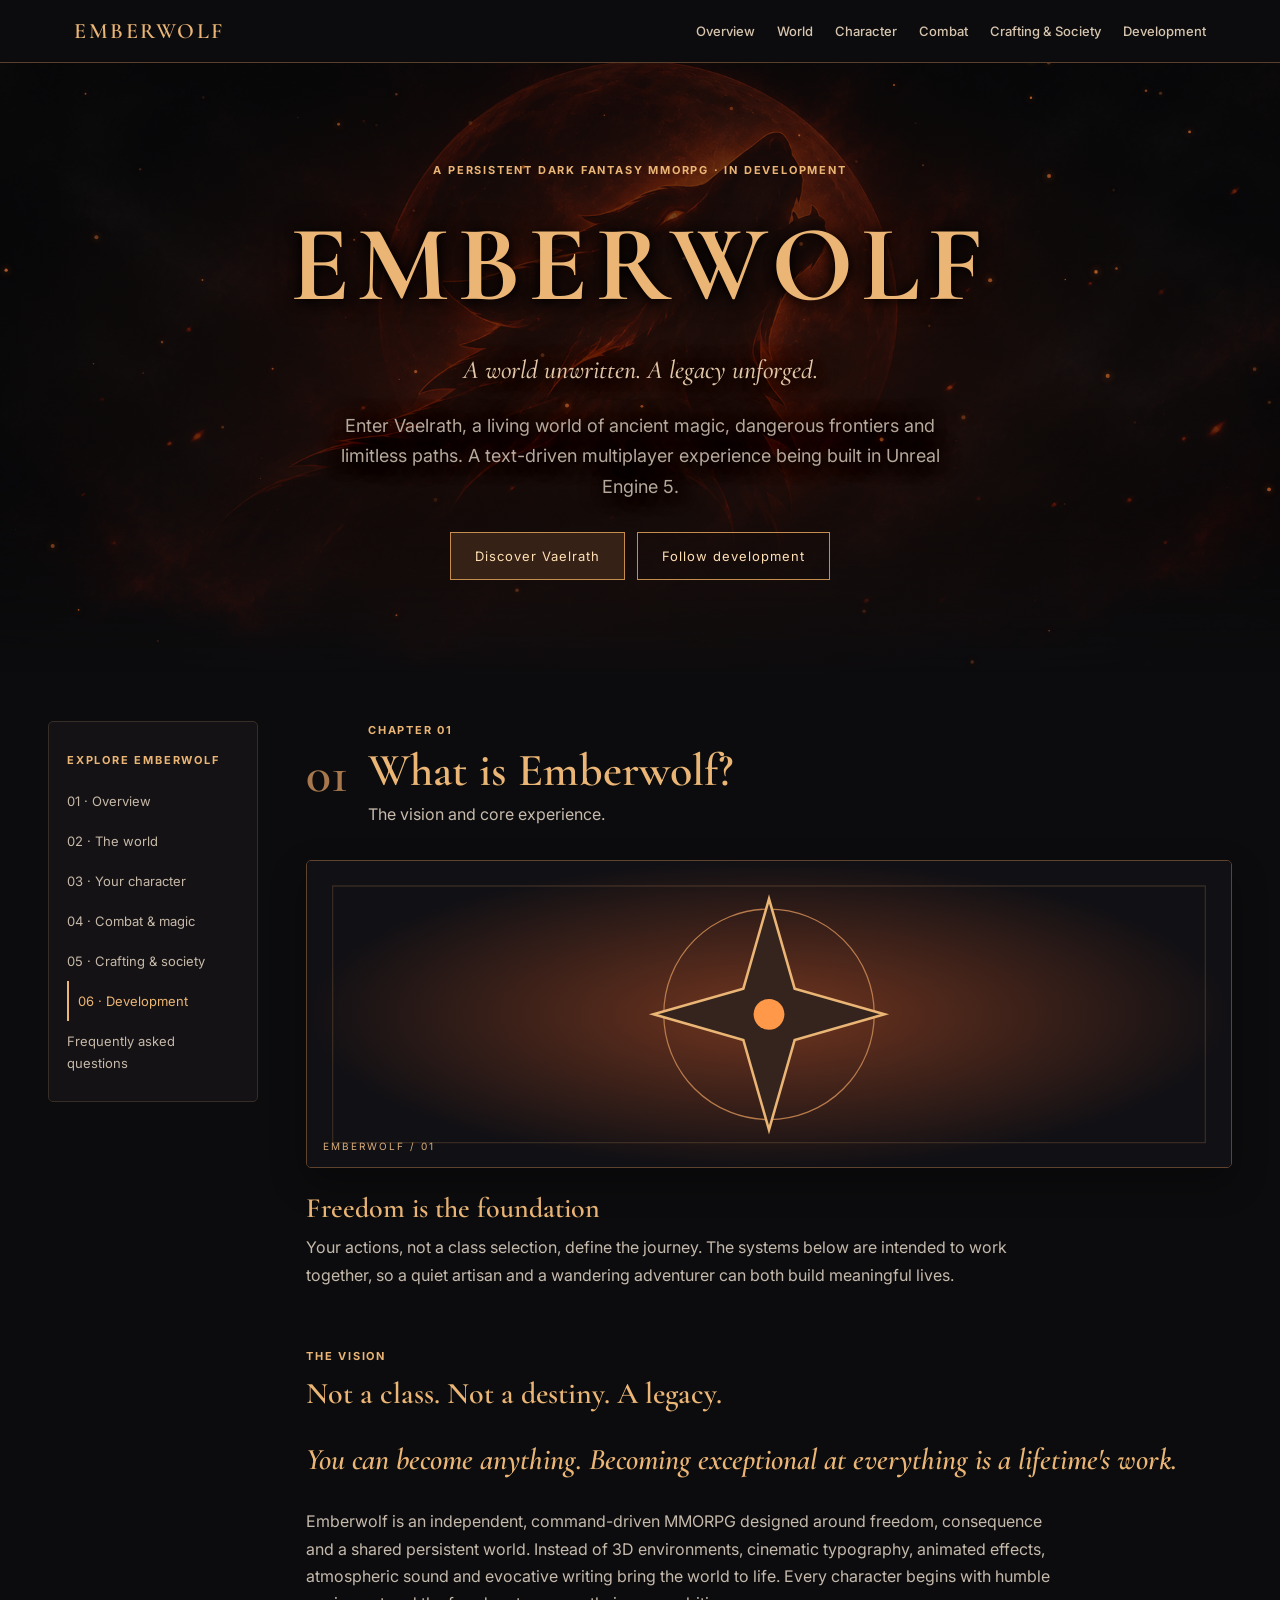
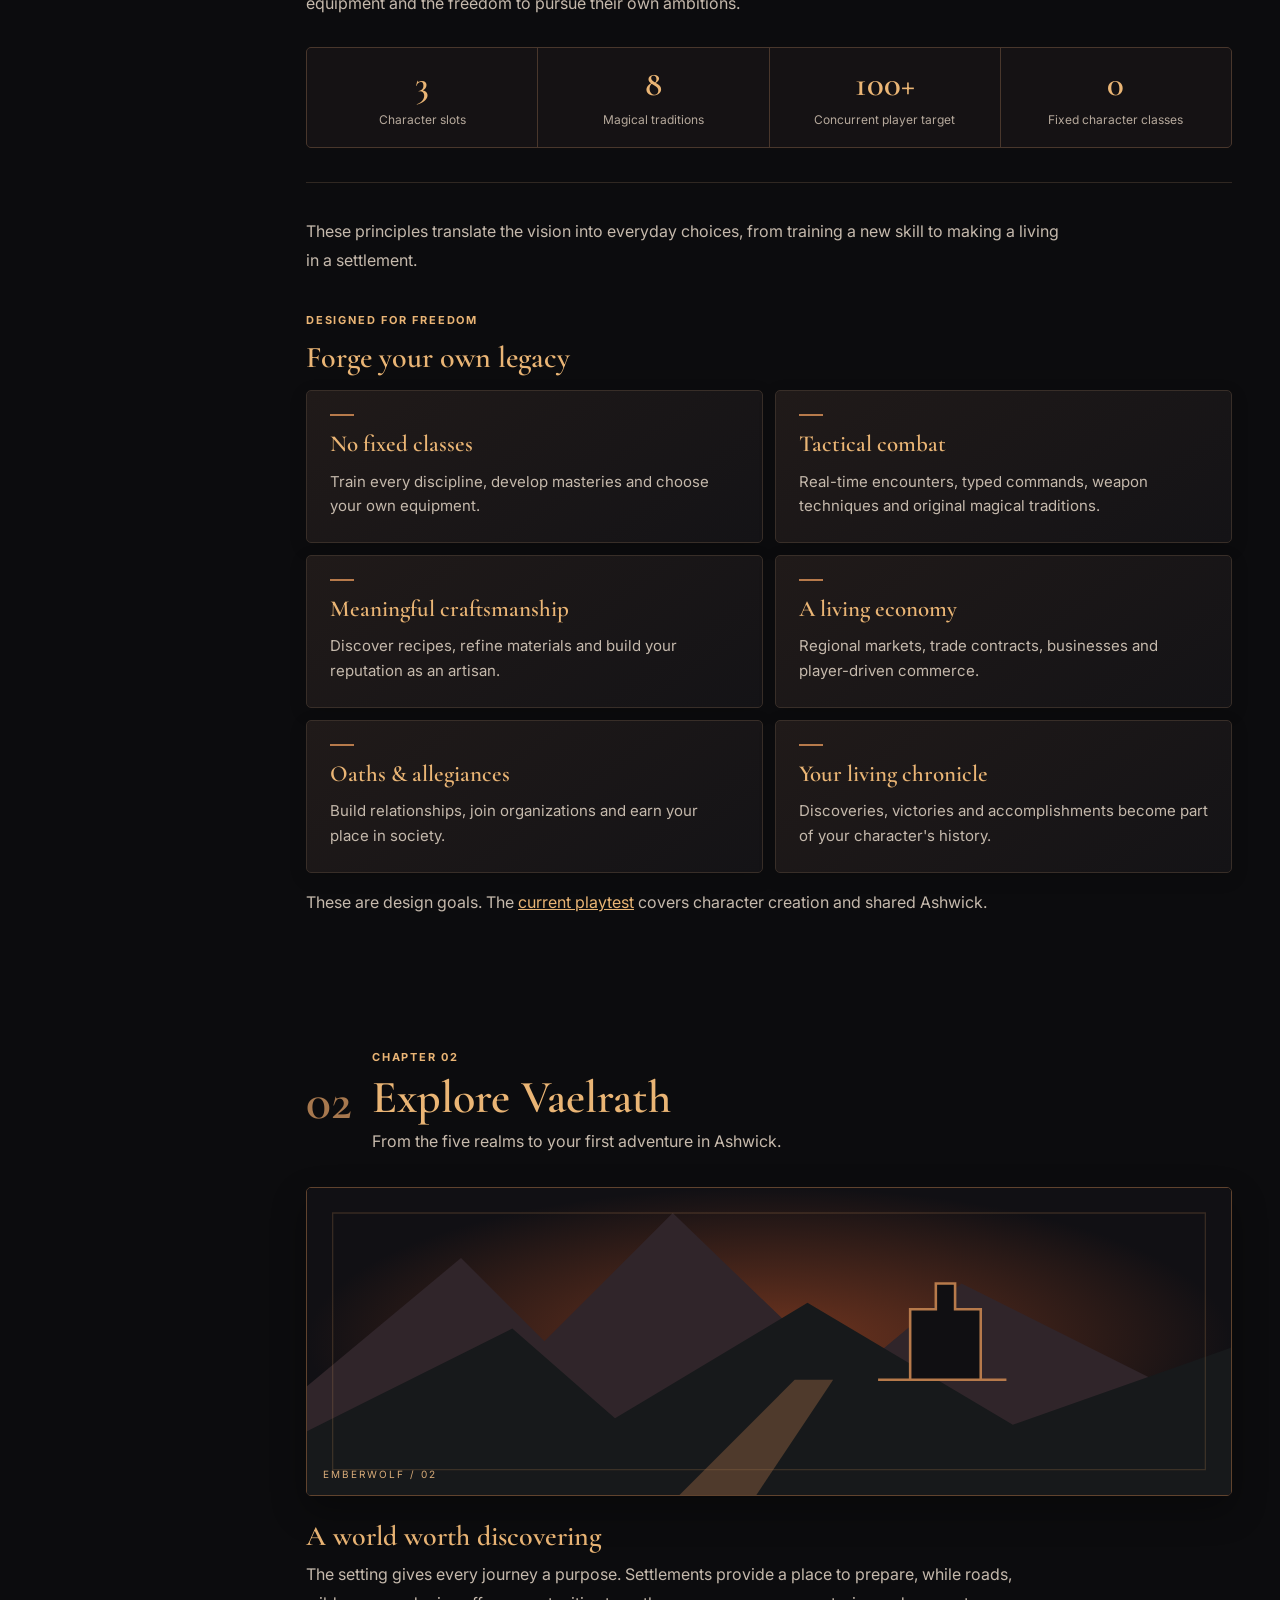
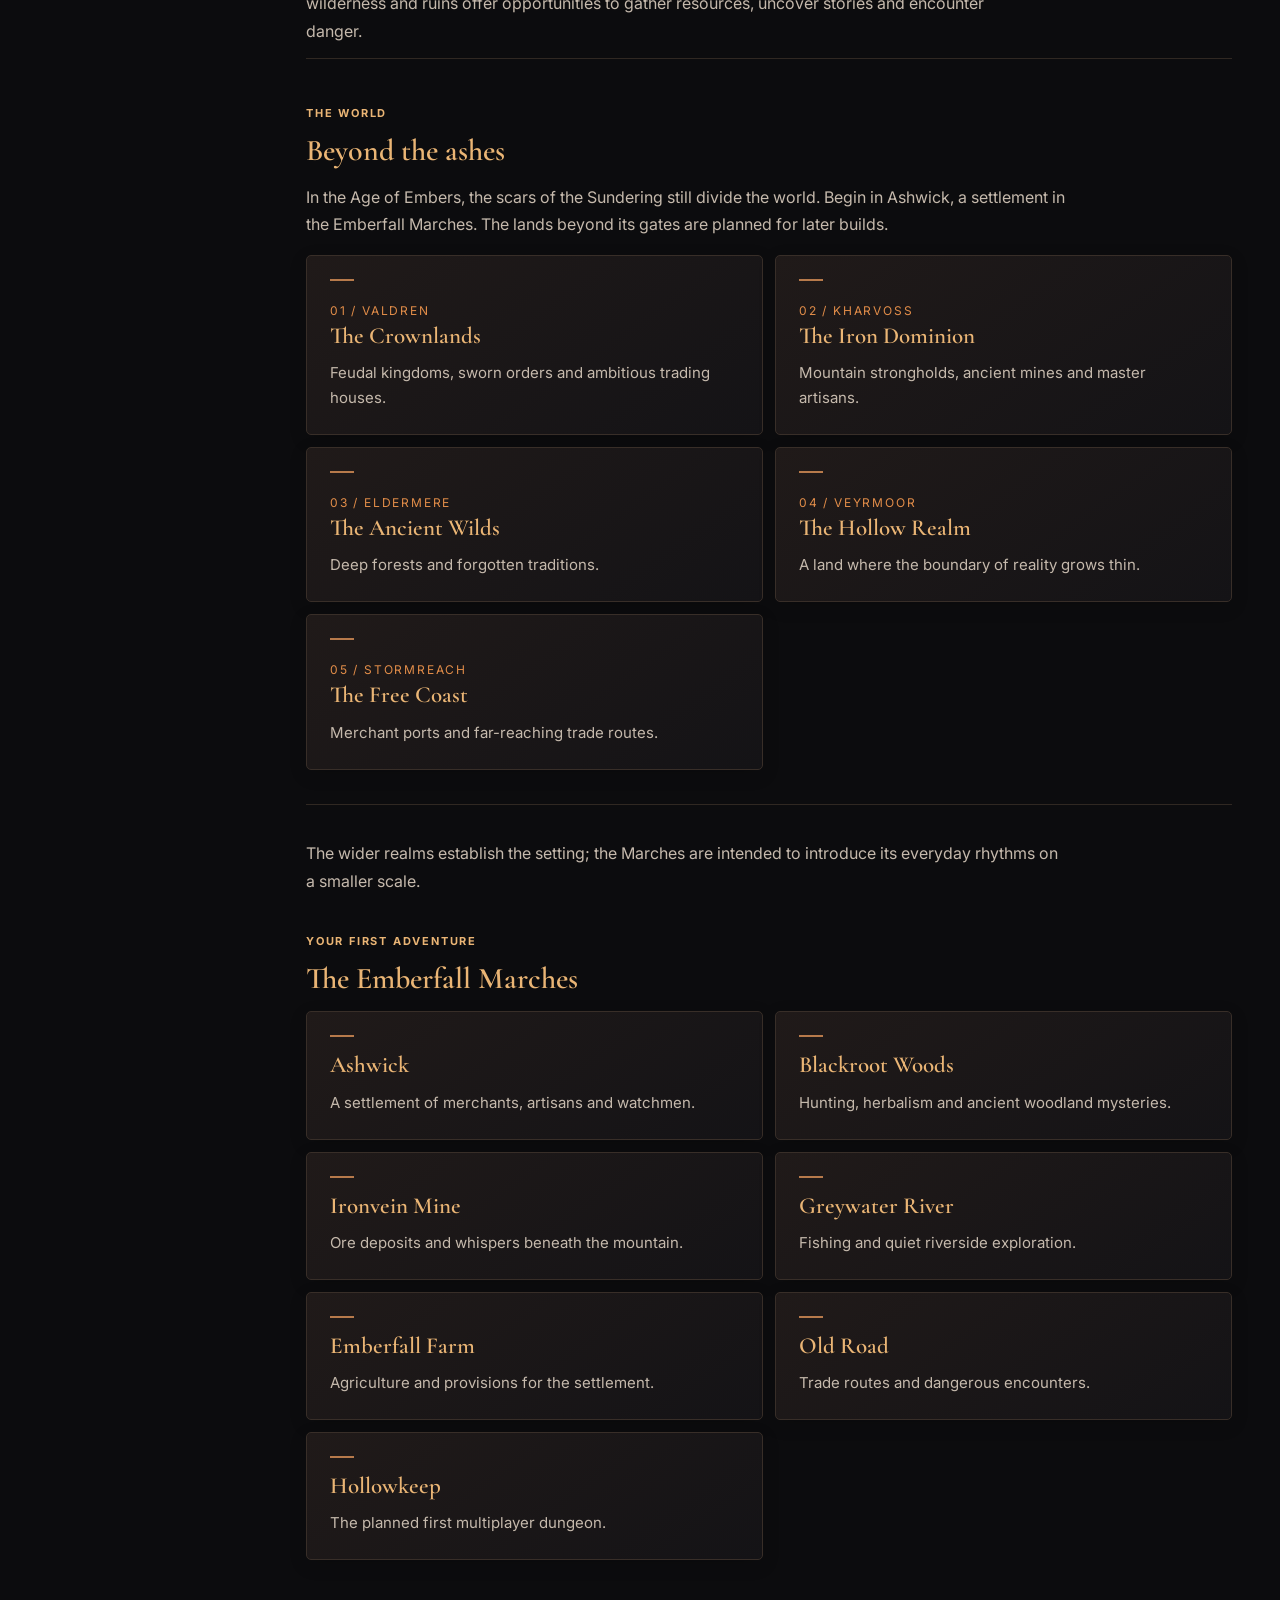
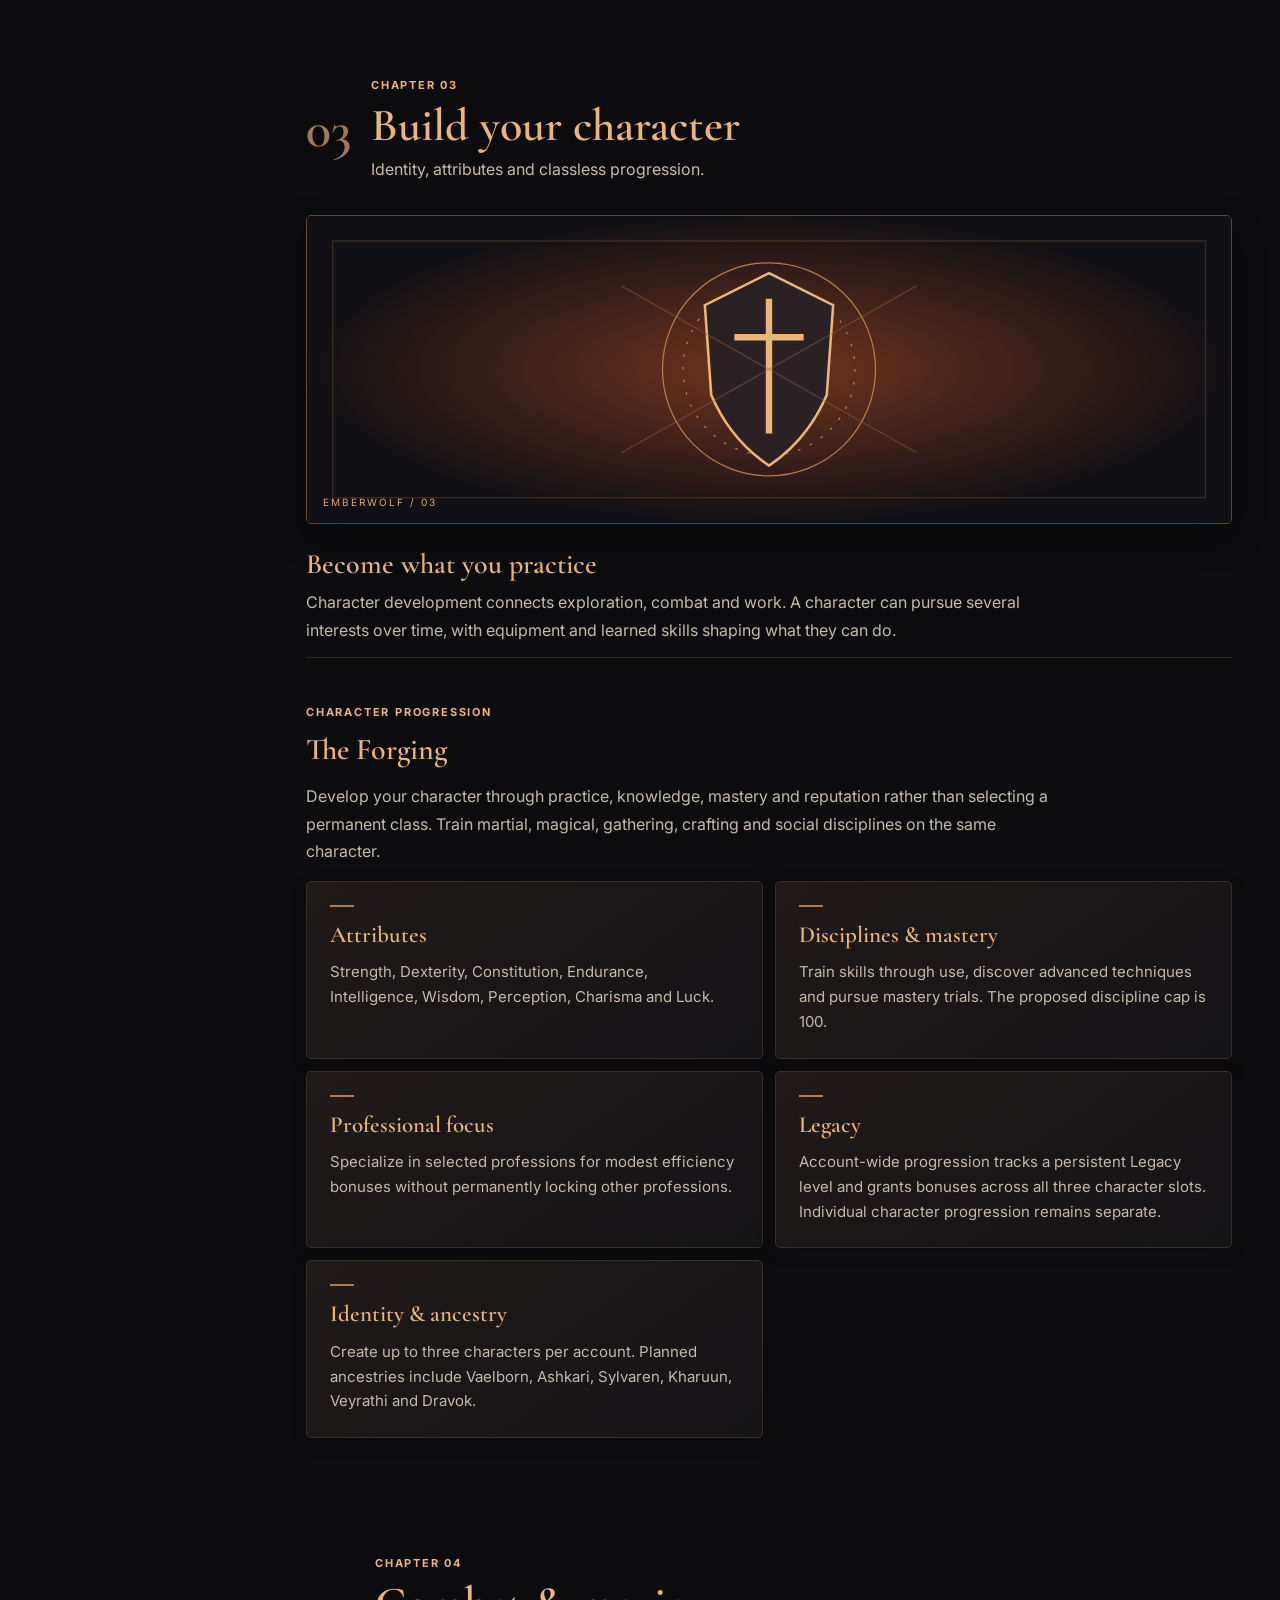
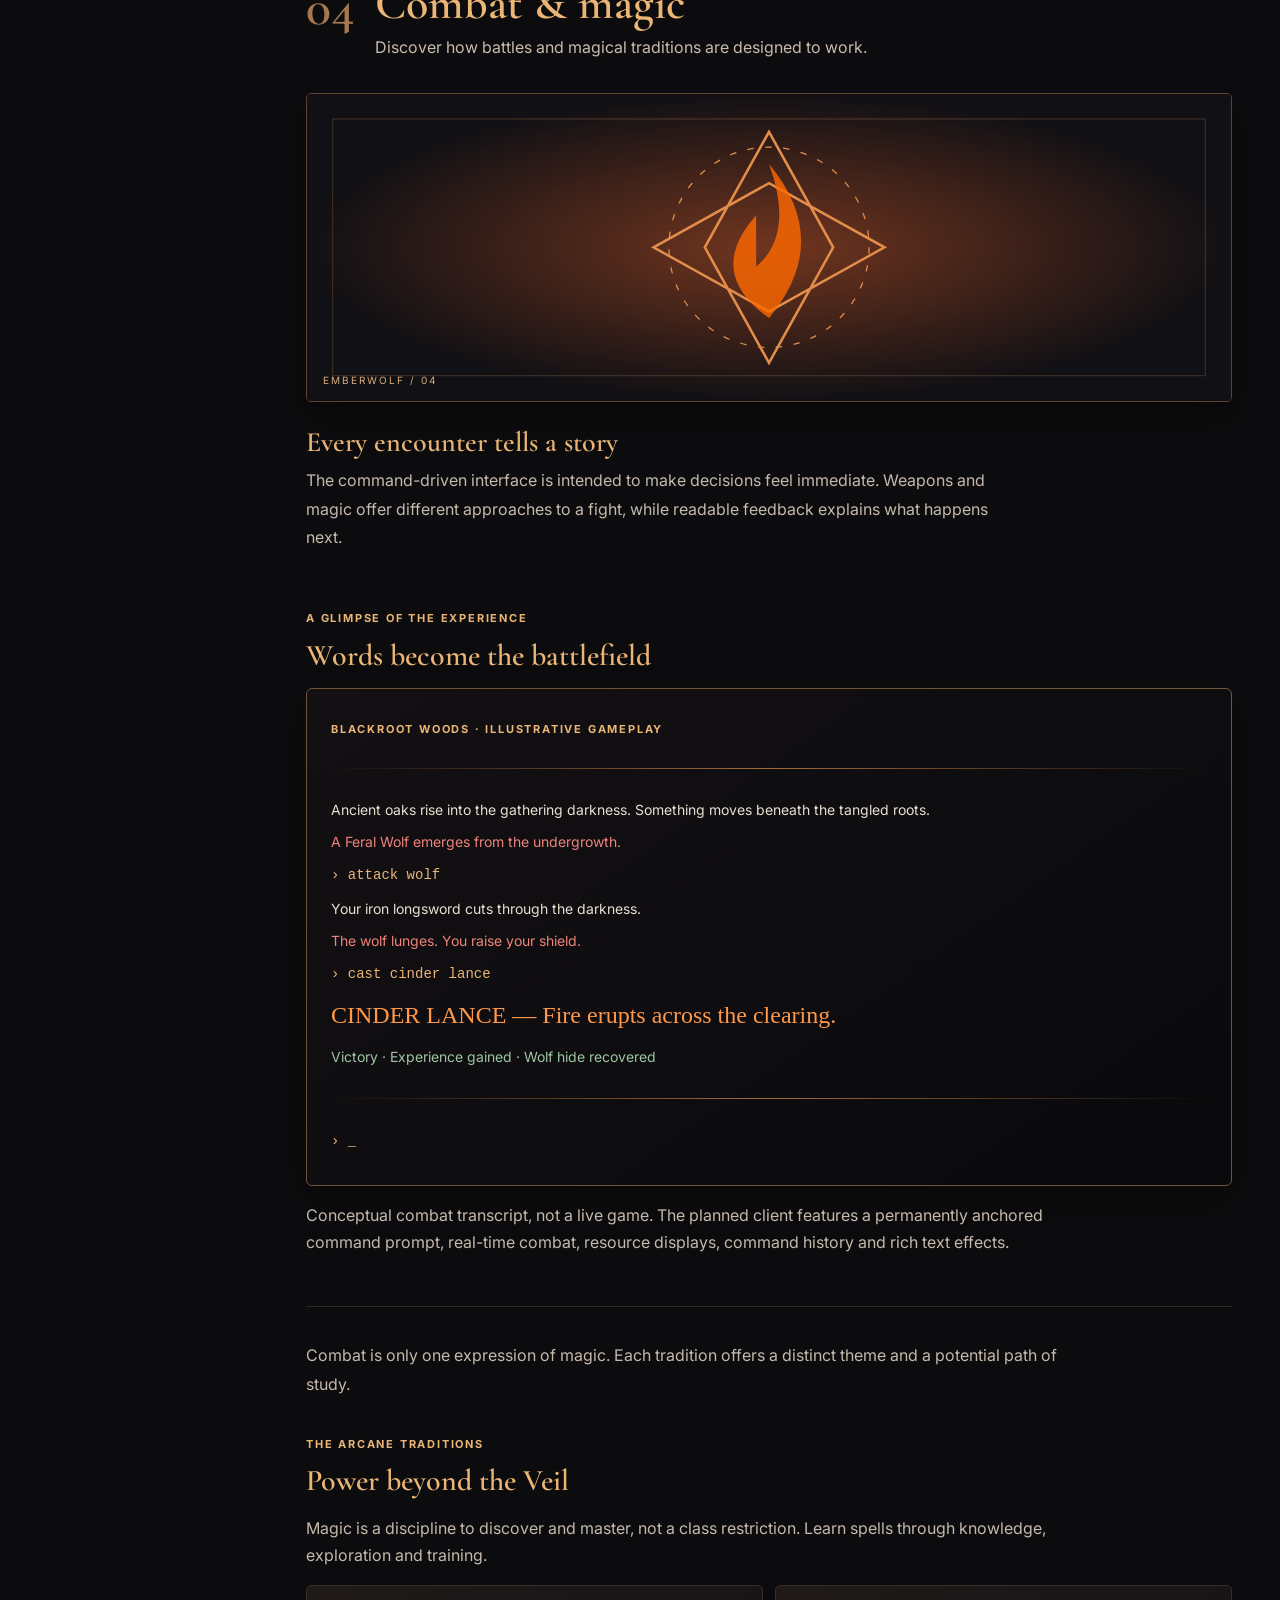
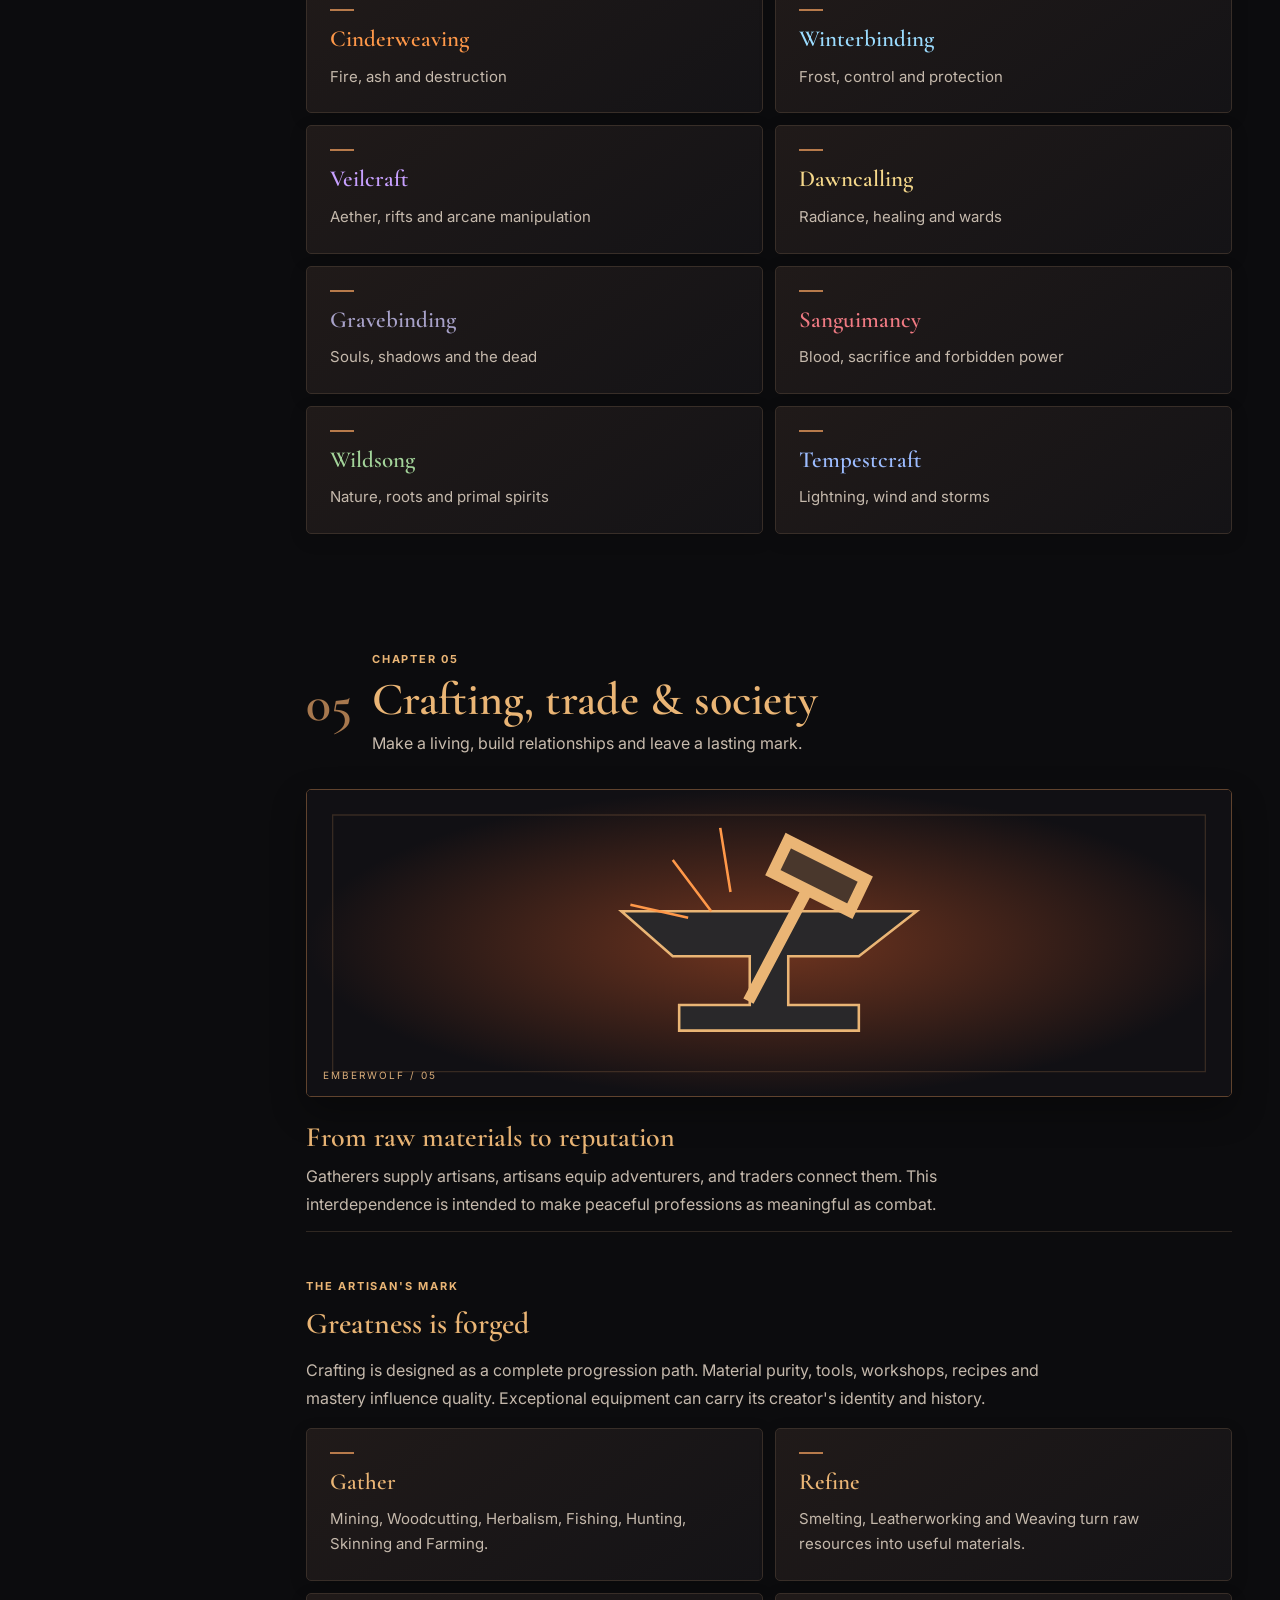
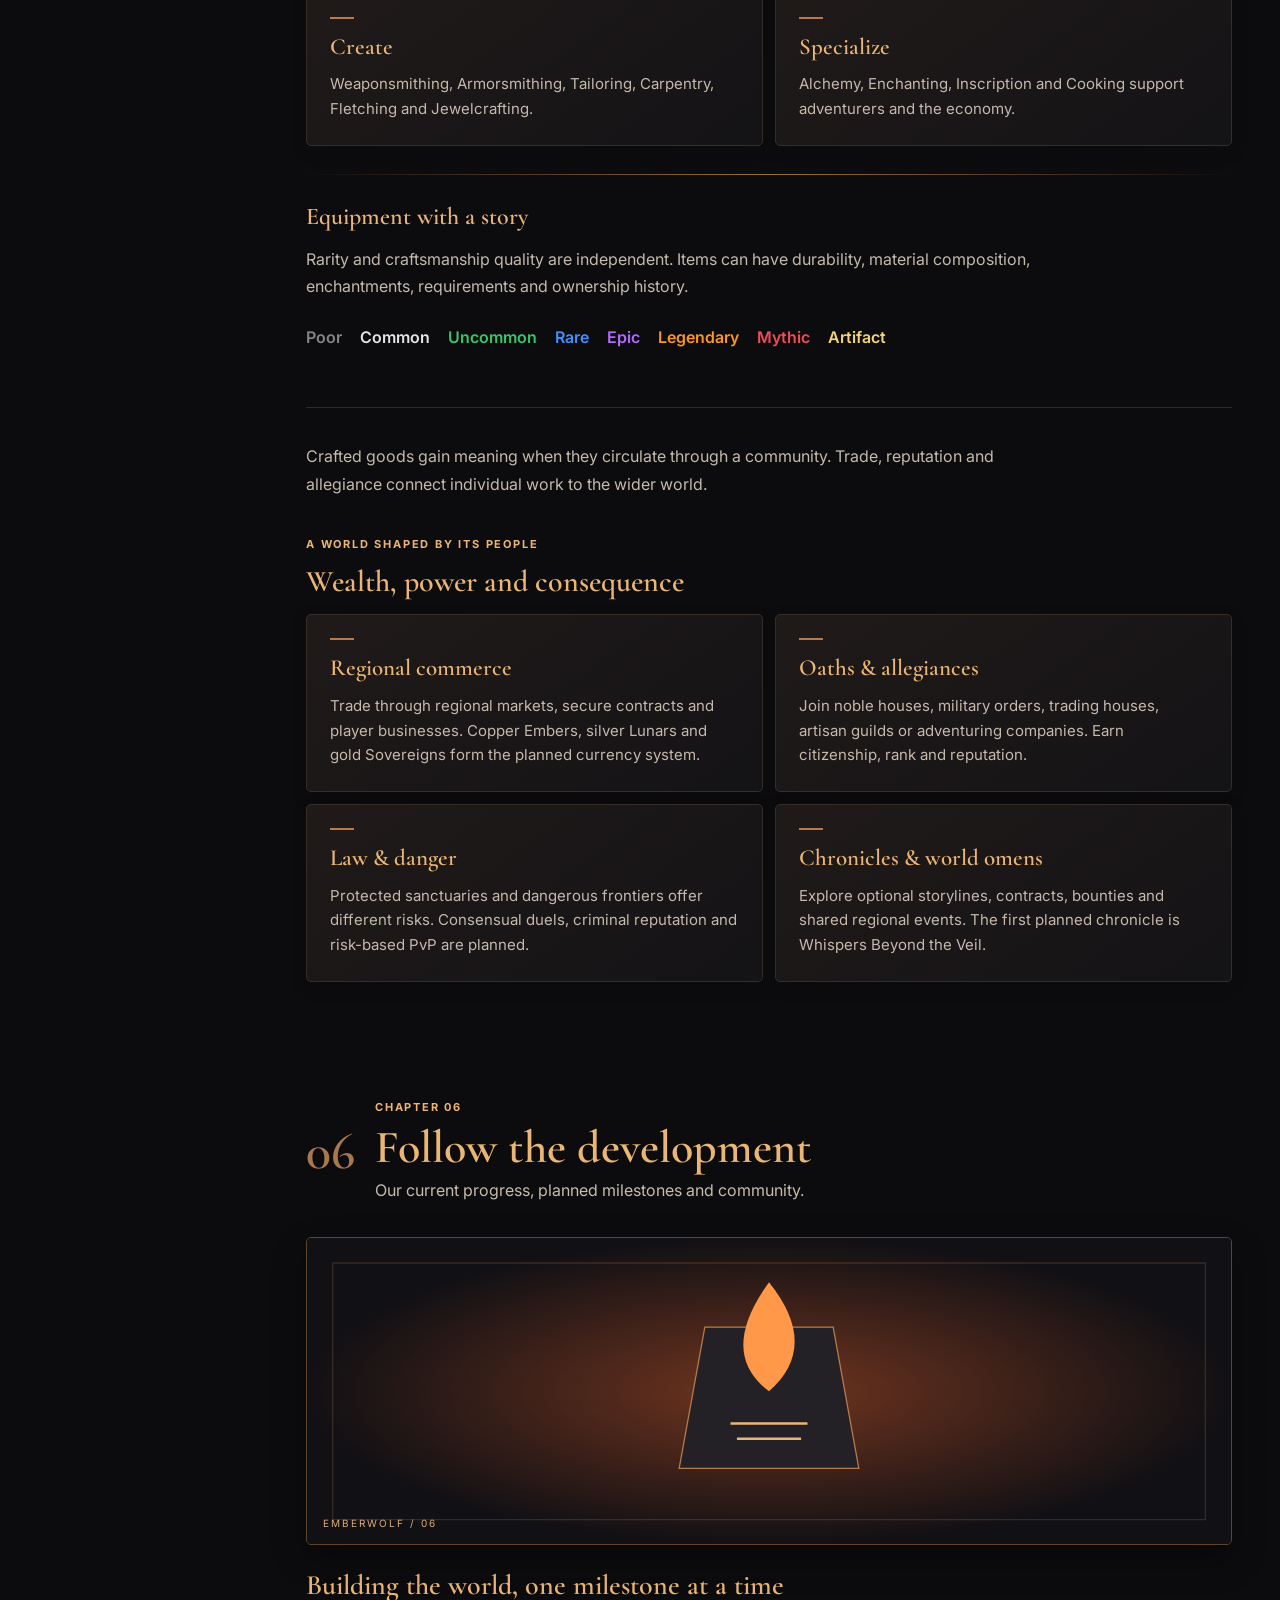
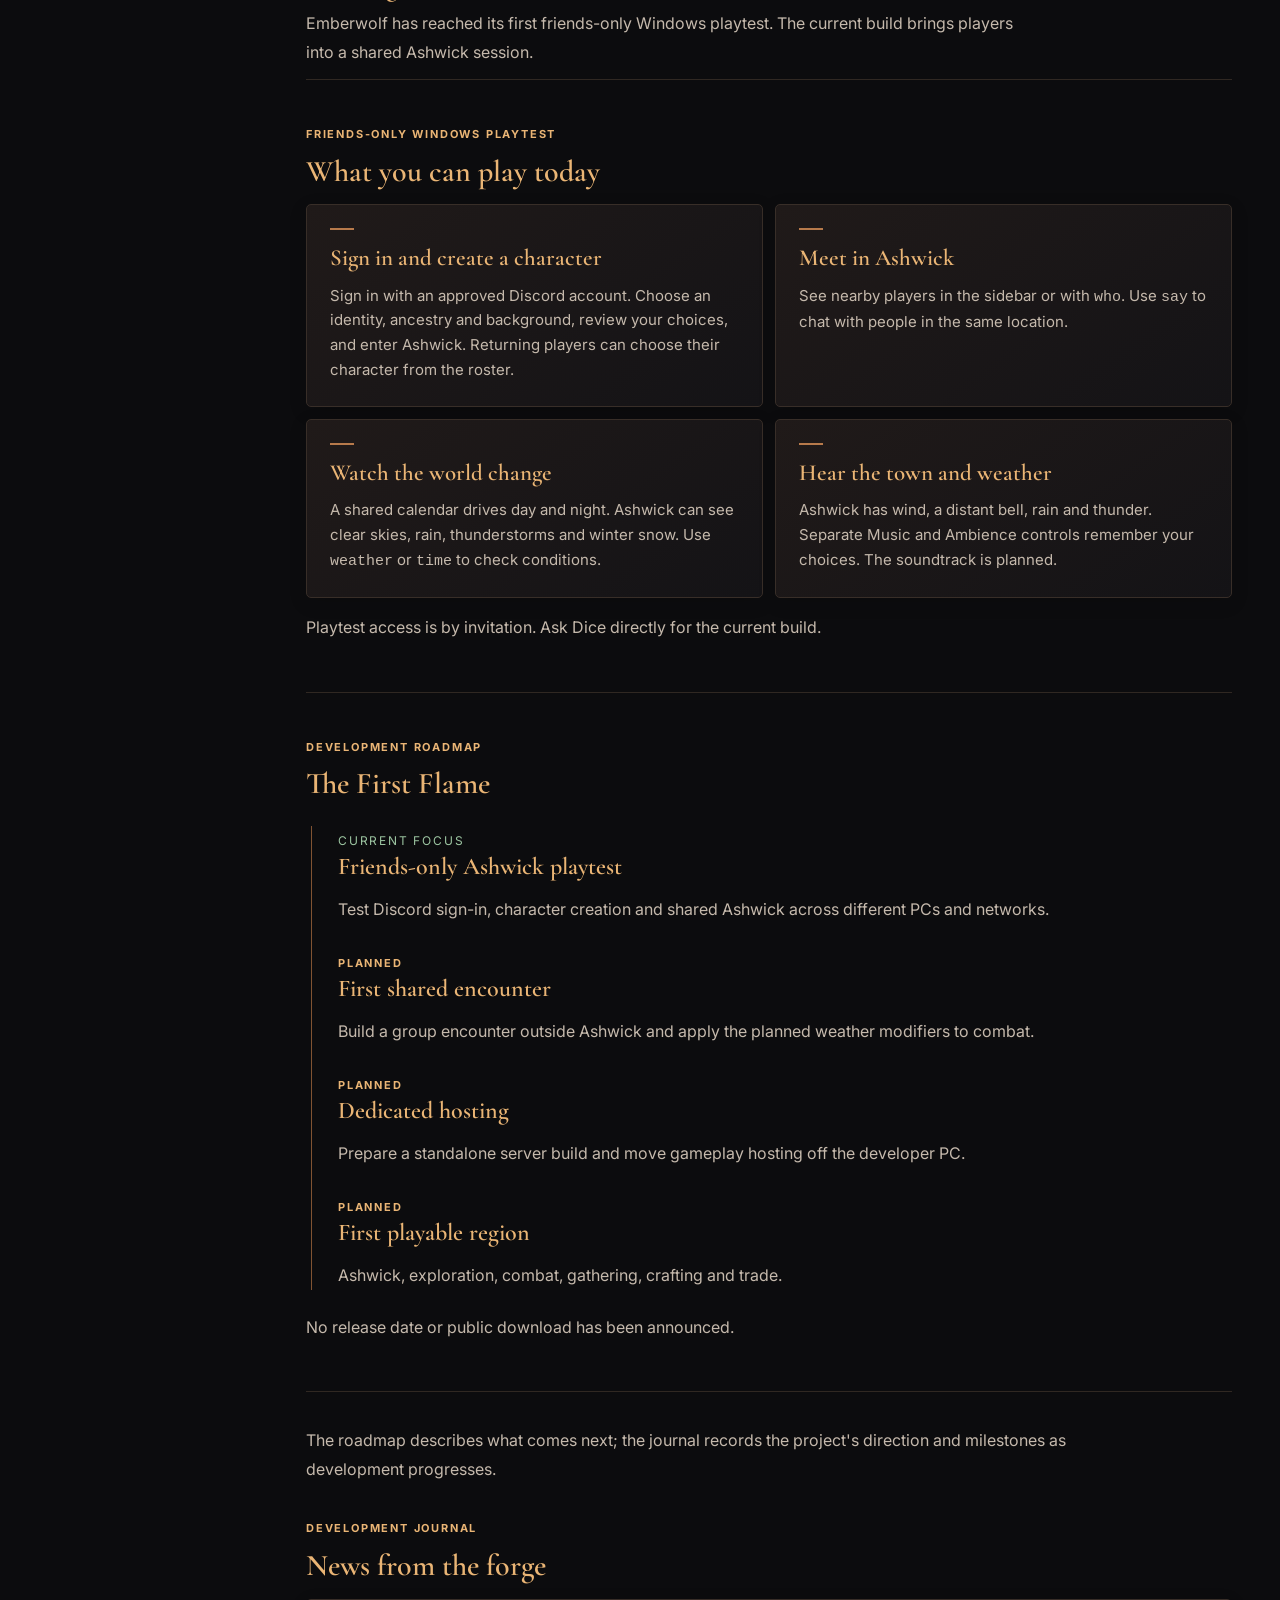
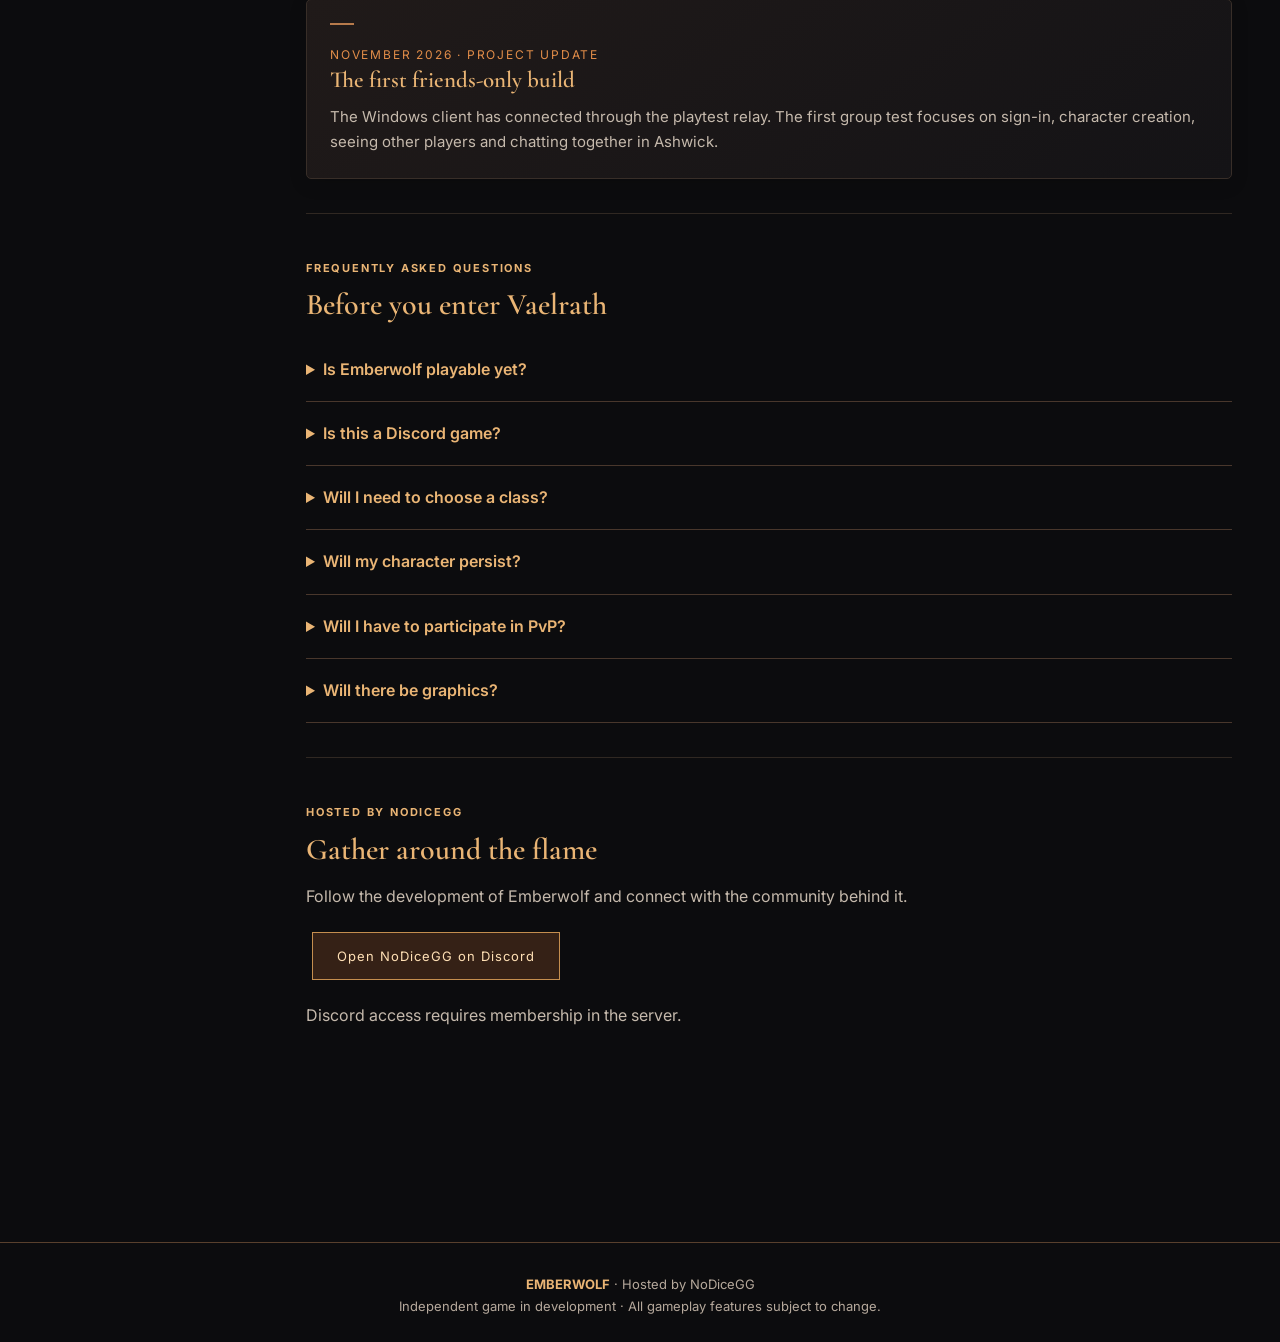
==== commit 9dd0cc43: "Update Emberwolf for the friends-only playtest" ====
--- a/emberwolf.html
+++ b/emberwolf.html
@@ -1,7 +1,15 @@
 <!doctype html>
 <html lang="en"><head><meta charset="utf-8"><meta name="viewport" content="width=device-width,initial-scale=1"><meta name="description" content="Emberwolf — a persistent, classless, text-driven dark fantasy MMORPG in development. Hosted by NoDiceGG."><meta name="theme-color" content="#0c0c0e"><title>Emberwolf | A world unwritten</title><link rel="preconnect" href="https://fonts.googleapis.com"><link rel="preconnect" href="https://fonts.gstatic.com" crossorigin><link href="https://fonts.googleapis.com/css2?family=Cormorant+Garamond:ital,wght@0,500;0,600;0,700;1,500&family=Inter:wght@400;500;600;700&display=swap" rel="stylesheet"><style>
-:root{color-scheme:dark;--gold:#eab575;--ember:#ff6a00;--muted:#b6a99c;--line:#59402d}*{box-sizing:border-box}html{scroll-behavior:smooth}body{margin:0;background:#0c0c0e;color:#e9dfd2;font:16px/1.7 system-ui,sans-serif}a{color:var(--gold)}header{position:sticky;top:0;z-index:5;background:#0c0c0ef5;border-bottom:1px solid var(--line)}nav{max-width:1180px;margin:auto;display:flex;align-items:center;justify-content:space-between;gap:18px;padding:18px 24px;flex-wrap:wrap}.brand{font: bold 22px Georgia,serif;letter-spacing:4px;text-decoration:none}.links{display:flex;gap:22px;flex-wrap:wrap}.links a{font-size:13px;text-decoration:none;color:#d7c5af}.links a:hover,a:focus-visible{color:#fff;outline-color:var(--gold)}.hero{position:relative;isolation:isolate;overflow:hidden;min-height:650px;display:grid;place-items:center;text-align:center;padding:90px 24px;background:radial-gradient(ellipse at 50% 30%,#592217 0%,#21120e 35%,#0c0c0e 73%)}canvas{position:absolute;inset:0;width:100%;height:100%;z-index:-1;pointer-events:none}.hero-copy{max-width:850px}.sigil{width:100px;height:100px;margin:auto;color:var(--gold);filter:drop-shadow(0 0 18px #ff6a0070)}h1,h2,h3{font-family:Georgia,serif;font-weight:normal;color:var(--gold);line-height:1.15}h1{font-size:clamp(42px,9vw,108px);letter-spacing:.1em;margin:24px 0 8px;text-shadow:0 0 38px #e85c3050}h2{font-size:clamp(30px,5vw,48px);margin:10px 0 24px}h3{font-size:24px;margin:0 0 12px}.eyebrow{font-size:11px;letter-spacing:3px;text-transform:uppercase;color:var(--gold);font-weight:700}.tag{font:italic clamp(18px,3vw,26px) Georgia;color:#e0c5a6}.lede{max-width:650px;margin:24px auto;color:var(--muted);font-size:18px}.button{display:inline-block;text-decoration:none;border:1px solid #c58e4f;padding:12px 24px;margin:6px;background:#352116;color:#ffe0b5;font-size:13px;letter-spacing:1px}.button:hover{background:#56331d}.secondary{background:transparent}.wrap{max-width:1120px;margin:auto;padding:76px 24px;scroll-margin-top:90px}.section{border-top:1px solid #32251f}.grid{display:grid;grid-template-columns:repeat(auto-fit,minmax(235px,1fr));gap:18px}.tile{background:linear-gradient(145deg,#211a17,#131316);border:1px solid #49372c;padding:27px}.tile p,.muted{color:var(--muted)}.num{color:#e28d49;font-size:12px;letter-spacing:2px}.timeline{border-left:1px solid #805332;padding-left:26px}.timeline article{margin:24px 0}.timeline h3{margin-bottom:5px}.status{color:#9dc6a2;font-size:12px;text-transform:uppercase;letter-spacing:2px}.community{text-align:center;background:radial-gradient(ellipse at bottom,#342015,#0c0c0e 70%)}footer{border-top:1px solid var(--line);padding:30px;text-align:center;color:var(--muted);font-size:13px}footer strong{color:var(--gold)}@media(max-width:600px){nav{justify-content:center}.links{justify-content:center;gap:12px}.hero{min-height:530px}h1{letter-spacing:.04em}.wrap{padding:48px 20px}}@media(prefers-reduced-motion:reduce){html{scroll-behavior:auto}canvas{display:none}}
+:root{color-scheme:dark;--gold:#eab575;--ember:#ff6a00;--muted:#b6a99c;--line:#59402d}*{box-sizing:border-box}html{scroll-behavior:smooth}body{margin:0;background:#0c0c0e;color:#e9dfd2;font:16px/1.7 system-ui,sans-serif}a{color:var(--gold)}header{position:sticky;top:0;z-index:5;background:#0c0c0e;border-bottom:1px solid var(--line)}nav{max-width:1180px;margin:auto;display:flex;align-items:center;justify-content:space-between;gap:18px;padding:18px 24px;flex-wrap:wrap}.brand{font: bold 22px Georgia,serif;letter-spacing:4px;text-decoration:none}.links{display:flex;gap:22px;flex-wrap:wrap}.links a{font-size:13px;text-decoration:none;color:#d7c5af}.links a:hover,a:focus-visible{color:#fff;outline-color:var(--gold)}.hero{position:relative;isolation:isolate;overflow:hidden;min-height:650px;display:grid;place-items:center;text-align:center;padding:90px 24px;background:radial-gradient(ellipse at 50% 30%,#592217 0%,#21120e 35%,#0c0c0e 73%)}canvas{position:absolute;inset:0;width:100%;height:100%;z-index:-1;pointer-events:none}.hero-copy{max-width:850px}.sigil{width:100px;height:100px;margin:auto;color:var(--gold);filter:drop-shadow(0 0 18px #ff6a0070)}h1,h2,h3{font-family:Georgia,serif;font-weight:normal;color:var(--gold);line-height:1.15}h1{font-size:clamp(42px,9vw,108px);letter-spacing:.1em;margin:24px 0 8px;text-shadow:0 0 38px #e85c3050}h2{font-size:clamp(30px,5vw,48px);margin:10px 0 24px}h3{font-size:24px;margin:0 0 12px}.eyebrow{font-size:11px;letter-spacing:3px;text-transform:uppercase;color:var(--gold);font-weight:700}.tag{font:italic clamp(18px,3vw,26px) Georgia;color:#e0c5a6}.lede{max-width:650px;margin:24px auto;color:var(--muted);font-size:18px}.button{display:inline-block;text-decoration:none;border:1px solid #c58e4f;padding:12px 24px;margin:6px;background:#352116;color:#ffe0b5;font-size:13px;letter-spacing:1px}.button:hover{background:#56331d}.secondary{background:transparent}.wrap{max-width:1120px;margin:auto;padding:76px 24px;scroll-margin-top:90px}.section{border-top:1px solid #32251f}.grid{display:grid;grid-template-columns:repeat(auto-fit,minmax(235px,1fr));gap:18px}.tile{background:linear-gradient(145deg,#211a17,#131316);border:1px solid #49372c;padding:27px}.tile p,.muted{color:var(--muted)}.num{color:#e28d49;font-size:12px;letter-spacing:2px}.timeline{border-left:1px solid #805332;padding-left:26px}.timeline article{margin:24px 0}.timeline h3{margin-bottom:5px}.status{color:#9dc6a2;font-size:12px;text-transform:uppercase;letter-spacing:2px}.community{text-align:center;background:radial-gradient(ellipse at bottom,#342015,#0c0c0e 70%)}footer{border-top:1px solid var(--line);padding:30px;text-align:center;color:var(--muted);font-size:13px}footer strong{color:var(--gold)}@media(max-width:600px){nav{justify-content:center}.links{justify-content:center;gap:12px}.hero{min-height:530px}h1{letter-spacing:.04em}.wrap{padding:48px 20px}}@media(prefers-reduced-motion:reduce){html{scroll-behavior:auto}canvas{display:none}}
 body{font-family:'Inter','Segoe UI',system-ui,sans-serif;font-weight:400;-webkit-font-smoothing:antialiased;text-rendering:optimizeLegibility}h1,h2,h3,.brand{font-family:'Cormorant Garamond',Georgia,serif;font-weight:600}.tag{font-family:'Cormorant Garamond',Georgia,serif;font-weight:500}.brand{letter-spacing:2.5px}h1{letter-spacing:.065em}.links a{font-weight:500}.eyebrow,.num,.status{letter-spacing:1.8px}.tile p{line-height:1.75}.hero{min-height:780px;background:radial-gradient(ellipse at 50% 22%,#78301c 0%,#30150f 30%,#0c0c0e 72%)}.hero:before{content:"";position:absolute;z-index:-1;width:420px;height:420px;top:40px;left:50%;transform:translateX(-50%);border:1px solid #c66b3940;border-radius:50%;box-shadow:0 0 90px #d34c2025,inset 0 0 90px #d34c2025}.hero h1{font-weight:700;text-shadow:0 0 55px #ff6a0060}.hero .sigil{width:130px;height:130px}.facts{display:grid;grid-template-columns:repeat(auto-fit,minmax(145px,1fr));gap:1px;background:#49372c;border:1px solid #49372c;margin-top:30px}.fact{background:#151214;padding:24px;text-align:center}.fact strong{display:block;font:600 35px 'Cormorant Garamond',Georgia,serif;color:var(--gold)}.fact span{font-size:12px;color:var(--muted)}.feature{background:linear-gradient(120deg,#26170f,#111114 75%);border-block:1px solid #513623}.quote{font:italic 600 clamp(25px,4vw,40px) 'Cormorant Garamond',Georgia,serif;color:var(--gold);max-width:800px}.terminal{background:#09090b;border:1px solid #705338;padding:24px;box-shadow:0 12px 40px #0005;font:14px/1.8 'Inter',sans-serif}.terminal p{margin:7px 0}.terminal code{color:#eab575}.danger{color:#ef837a}.good{color:#9dc6a2}.magic{color:#d4a2ff}.rule{height:1px;background:linear-gradient(90deg,transparent,#a36b3c,transparent);margin:28px 0}.tile{transition:border-color .2s,transform .2s}.tile:hover{border-color:#b47c45;transform:translateY(-3px)}details{border-bottom:1px solid #49372c;padding:18px 0}summary{cursor:pointer;color:var(--gold);font-weight:600}details p{color:var(--muted)}@media(max-width:600px){.hero{min-height:650px}.hero:before{width:280px;height:280px}}@media(prefers-reduced-motion:reduce){.tile{transition:none}.tile:hover{transform:none}}.hero{min-height:610px;padding:65px 24px}.reading-layout{max-width:1240px;margin:auto;display:grid;grid-template-columns:210px minmax(0,1fr);gap:42px;padding:48px 28px 80px;align-items:start}.contents{position:sticky;top:100px;border-left:1px solid #59402d;padding:10px 0 10px 18px}.contents a{display:block;padding:9px 0;color:#c6b9aa;text-decoration:none;font-size:13px}.contents a:hover{color:var(--gold)}.chapter{scroll-margin-top:105px;margin-bottom:60px}.chapter-heading{display:flex;gap:20px;align-items:center;border-bottom:1px solid #805332;padding:0 0 20px;margin-bottom:8px}.chapter-number{font:600 52px 'Cormorant Garamond',Georgia,serif;color:#a7784e}.chapter-heading h2{margin:4px 0;font-size:clamp(32px,4vw,46px)}.chapter-heading p{margin:0;color:#c8bbad}.chapter-heading .eyebrow{color:var(--gold)}.reading-content .wrap{max-width:none;padding:30px 0;scroll-margin-top:100px}.reading-content .section{border-top:1px solid #302822}.reading-content .wrap h2{font-size:30px;margin:8px 0 15px}.reading-content .wrap>p:not(.eyebrow){max-width:76ch}.reading-content .grid{grid-template-columns:repeat(2,minmax(0,1fr));gap:12px}.reading-content .tile{padding:20px;background:#171517;border-color:#382e28}.reading-content .tile h3{font-size:23px}.reading-content .tile p{margin:8px 0 0;color:#c5b9ac;font-size:15px;line-height:1.65}.reading-content .feature{background:none;border:0}.reading-content .facts{grid-template-columns:repeat(4,minmax(0,1fr))}.reading-content .fact{padding:15px 8px}.reading-content .quote{font-size:30px}.muted{color:#c5b9ac}.reading-content .community{text-align:left;background:none}.reading-content .tile:hover{transform:none}.reading-content .timeline{margin-left:5px}@media(max-width:900px){.reading-layout{grid-template-columns:1fr;gap:24px;padding:28px 20px}.contents{position:static;display:flex;flex-wrap:wrap;gap:8px 18px;border:1px solid #49372c;padding:15px}.contents .eyebrow{width:100%;margin:0}.contents a{padding:4px 0}.chapter{scroll-margin-top:145px}}@media(max-width:550px){.reading-content .grid{grid-template-columns:1fr}.reading-content .facts{grid-template-columns:repeat(2,minmax(0,1fr))}.chapter-heading{gap:12px}.chapter-number{font-size:38px}.hero{min-height:510px}.chapter{margin-bottom:35px}}.hero:before{width:auto;height:auto;inset:0;transform:none;border:0;border-radius:0;box-shadow:none;background:url('./emberwolf-logo.png') center center / cover no-repeat;opacity:.45;mask-image:linear-gradient(to bottom,#000 0%,#000 75%,transparent 100%);pointer-events:none}.hero-copy{position:relative;z-index:1}.hero canvas{z-index:0}.hero h1,.hero .tag,.hero .lede{text-shadow:0 2px 12px #000,0 0 25px #000}.hero{background:radial-gradient(ellipse at center,#30150f,#0c0c0e 75%)}@media(max-width:600px){.hero:before{width:auto;height:auto;background-size:cover;opacity:.35}}.reading-layout{gap:48px}.chapter{margin-bottom:82px}.chapter-heading{border-bottom:0;margin-bottom:12px}.chapter-art{position:relative;overflow:hidden;border:1px solid #60432e;border-radius:5px;box-shadow:0 14px 35px #0005;aspect-ratio:3/1}.chapter-art svg{width:100%;height:100%;display:block}.chapter-art span{position:absolute;bottom:12px;left:16px;color:#d9ac79;font-size:10px;letter-spacing:2px}.chapter-intro{padding:24px 0 12px}.chapter-intro h3{font-size:28px;margin-bottom:8px}.chapter-intro p,.section-bridge{color:#c5b9ac;max-width:72ch;margin:0;line-height:1.8}.section-bridge{padding:0 0 24px;margin-bottom:12px}.reading-content .tile{position:relative;border-radius:5px;background:linear-gradient(145deg,#201a19,#141316);box-shadow:0 5px 18px #0002;padding:23px}.reading-content .tile:before{content:"";display:block;width:24px;height:2px;background:#b77a4b;margin-bottom:15px}.reading-content .tile:hover{background:#231b18}.contents{background:#141214;border:1px solid #382e28;border-radius:5px;padding:18px}.contents a.active{color:#eab575;border-left:2px solid #eab575;padding-left:9px}.reading-content .facts{border-radius:5px;overflow:hidden}.reading-content .wrap{padding:34px 0}.terminal{border-radius:6px;background:linear-gradient(145deg,#131013,#09090b)}@media(max-width:550px){.chapter-art{aspect-ratio:2.5/1}.chapter{margin-bottom:48px}.chapter-intro{padding-top:18px}}</style></head><body><header><nav aria-label="Main navigation"><a class="brand" href="#home">EMBERWOLF</a><div class="links"><a href="#overview">Overview</a><a href="#world-guide">World</a><a href="#character-guide">Character</a><a href="#combat-guide">Combat</a><a href="#economy-guide">Crafting & Society</a><a href="#project-guide">Development</a></div></nav></header><main>
 <section class="hero" id="home"><canvas id="embers" aria-hidden="true"></canvas><div class="hero-copy"><p class="eyebrow">A persistent dark fantasy MMORPG · In development</p><h1>EMBERWOLF</h1><p class="tag">A world unwritten. A legacy unforged.</p><p class="lede">Enter Vaelrath, a living world of ancient magic, dangerous frontiers and limitless paths. A text-driven multiplayer experience being built in Unreal Engine 5.</p><a class="button" href="#world-guide">Discover Vaelrath</a><a class="button secondary" href="#project-guide">Follow development</a></div></section>
-<div class="reading-layout"><aside class="contents"><p class="eyebrow">Explore Emberwolf</p><a href="#overview">01 · Overview</a><a href="#world-guide">02 · The world</a><a href="#character-guide">03 · Your character</a><a href="#combat-guide">04 · Combat & magic</a><a href="#economy-guide">05 · Crafting & society</a><a href="#project-guide">06 · Development</a><a href="#faq">Frequently asked questions</a></aside><div class="reading-content"><div class="chapter" id="overview"><div class="chapter-heading"><span class="chapter-number">01</span><div><p class="eyebrow">Chapter 01</p><h2>What is Emberwolf?</h2><p>The vision and core experience.</p></div></div><div class="chapter-art"><svg viewBox="0 0 720 240" preserveAspectRatio="xMidYMid slice" aria-hidden="true"><defs><radialGradient id="glow-overview"><stop stop-color="#71351f"/><stop offset="1" stop-color="#111014"/></radialGradient></defs><rect width="720" height="240" fill="url(#glow-overview)"/><circle cx="360" cy="120" r="82" fill="none" stroke="#b77a4b"/><path d="M360 30 380 100 450 120 380 140 360 210 340 140 270 120 340 100Z" fill="#34241d" stroke="#eab575" stroke-width="2"/><circle cx="360" cy="120" r="12" fill="#ff9849"/><path d="M20 20h680v200H20Z" fill="none" stroke="#a7784e" opacity=".25"/></svg><span>EMBERWOLF / 01</span></div><div class="chapter-intro"><h3>Freedom is the foundation</h3><p>Your actions, not a class selection, define the journey. The systems below are intended to work together, so a quiet artisan and a wandering adventurer can both build meaningful lives.</p></div><section class="wrap"><p class="eyebrow">The vision</p><h2>Not a class. Not a destiny. A legacy.</h2><p class="quote">You can become anything. Becoming exceptional at everything is a lifetime's work.</p><p class="muted">Emberwolf is an independent, command-driven MMORPG designed around freedom, consequence and a shared persistent world. Instead of 3D environments, cinematic typography, animated effects, atmospheric sound and evocative writing bring the world to life. Every character begins with humble equipment and the freedom to pursue their own ambitions.</p><div class="facts"><div class="fact"><strong>3</strong><span>Planned character slots</span></div><div class="fact"><strong>8</strong><span>Magical traditions</span></div><div class="fact"><strong>100+</strong><span>Concurrent player target</span></div><div class="fact"><strong>0</strong><span>Fixed character classes</span></div></div></section><section class="wrap section" id="gameplay"><p class="section-bridge">These principles translate the vision into everyday choices, from training a new skill to making a living in a settlement.</p><p class="eyebrow">Designed for freedom</p><h2>Forge your own legacy</h2><div class="grid"><article class="tile"><h3>No fixed classes</h3><p>Train every discipline, develop masteries and choose your own equipment.</p></article><article class="tile"><h3>Tactical combat</h3><p>Real-time encounters, typed commands, weapon techniques and original magical traditions.</p></article><article class="tile"><h3>Meaningful craftsmanship</h3><p>Discover recipes, refine materials and build your reputation as an artisan.</p></article><article class="tile"><h3>A living economy</h3><p>Regional markets, trade contracts, businesses and player-driven commerce.</p></article><article class="tile"><h3>Oaths & allegiances</h3><p>Build relationships, join organizations and earn your place in society.</p></article><article class="tile"><h3>Your living chronicle</h3><p>Discoveries, victories and accomplishments become part of your character's history.</p></article></div><p class="muted">These are design goals, not currently available gameplay features.</p></section></div><div class="chapter" id="world-guide"><div class="chapter-heading"><span class="chapter-number">02</span><div><p class="eyebrow">Chapter 02</p><h2>Explore Vaelrath</h2><p>From the five realms to your first adventure in Ashwick.</p></div></div><div class="chapter-art"><svg viewBox="0 0 720 240" preserveAspectRatio="xMidYMid slice" aria-hidden="true"><defs><radialGradient id="glow-world"><stop stop-color="#71351f"/><stop offset="1" stop-color="#111014"/></radialGradient></defs><rect width="720" height="240" fill="url(#glow-world)"/><path d="M0 155 120 55 185 120 285 20 420 150 510 75 720 180V240H0Z" fill="#30252a"/><path d="M0 190 160 110 240 180 390 90 550 185 720 125V240H0Z" fill="#17191b"/><path d="M290 240 380 150 410 150 350 240" fill="#b77a4b" opacity=".35"/><path d="M470 150v-55h20v-20h15v20h20v55m-80 0h100" fill="#100f12" stroke="#b77a4b" stroke-width="2"/><path d="M20 20h680v200H20Z" fill="none" stroke="#a7784e" opacity=".25"/></svg><span>EMBERWOLF / 02</span></div><div class="chapter-intro"><h3>A world worth discovering</h3><p>The setting gives every journey a purpose. Settlements provide a place to prepare, while roads, wilderness and ruins offer opportunities to gather resources, uncover stories and encounter danger.</p></div><section class="wrap section" id="world"><p class="eyebrow">The world</p><h2>Beyond the ashes</h2><p class="muted">In the Age of Embers, the scars of the Sundering still divide the world. Begin in Ashwick, a settlement in the Emberfall Marches, and discover what lies beyond its gates.</p><div class="grid"><article class="tile"><span class="num">01 / VALDREN</span><h3>The Crownlands</h3><p>Feudal kingdoms, sworn orders and ambitious trading houses.</p></article><article class="tile"><span class="num">02 / KHARVOSS</span><h3>The Iron Dominion</h3><p>Mountain strongholds, ancient mines and master artisans.</p></article><article class="tile"><span class="num">03 / ELDERMERE</span><h3>The Ancient Wilds</h3><p>Deep forests and forgotten traditions.</p></article><article class="tile"><span class="num">04 / VEYRMOOR</span><h3>The Hollow Realm</h3><p>A land where the boundary of reality grows thin.</p></article><article class="tile"><span class="num">05 / STORMREACH</span><h3>The Free Coast</h3><p>Merchant ports and far-reaching trade routes.</p></article></div></section><section class="wrap section"><p class="section-bridge">The wider realms establish the setting; the Marches are intended to introduce its everyday rhythms on a smaller scale.</p><p class="eyebrow">Your first adventure</p><h2>The Emberfall Marches</h2><div class="grid"><article class="tile"><h3>Ashwick</h3><p>A settlement of merchants, artisans and watchmen.</p></article><article class="tile"><h3>Blackroot Woods</h3><p>Hunting, herbalism and ancient woodland mysteries.</p></article><article class="tile"><h3>Ironvein Mine</h3><p>Ore deposits and whispers beneath the mountain.</p></article><article class="tile"><h3>Greywater River</h3><p>Fishing and quiet riverside exploration.</p></article><article class="tile"><h3>Emberfall Farm</h3><p>Agriculture and provisions for the settlement.</p></article><article class="tile"><h3>Old Road</h3><p>Trade routes and dangerous encounters.</p></article><article class="tile"><h3>Hollowkeep</h3><p>The planned first multiplayer dungeon.</p></article></div></section></div><div class="chapter" id="character-guide"><div class="chapter-heading"><span class="chapter-number">03</span><div><p class="eyebrow">Chapter 03</p><h2>Build your character</h2><p>Identity, attributes and classless progression.</p></div></div><div class="chapter-art"><svg viewBox="0 0 720 240" preserveAspectRatio="xMidYMid slice" aria-hidden="true"><defs><radialGradient id="glow-character"><stop stop-color="#71351f"/><stop offset="1" stop-color="#111014"/></radialGradient></defs><rect width="720" height="240" fill="url(#glow-character)"/><circle cx="360" cy="120" r="83" fill="none" stroke="#b77a4b"/><circle cx="360" cy="120" r="67" fill="none" stroke="#b77a4b" stroke-dasharray="2 8"/><path d="M360 45 410 70 405 140Q390 175 360 195Q330 175 315 140L310 70Z" fill="#292124" stroke="#eab575" stroke-width="2"/><path d="M360 65v105m-27-75h54" stroke="#eab575" stroke-width="5"/><path d="M245 185 475 55M245 55 475 185" stroke="#9b6742" opacity=".4"/><path d="M20 20h680v200H20Z" fill="none" stroke="#a7784e" opacity=".25"/></svg><span>EMBERWOLF / 03</span></div><div class="chapter-intro"><h3>Become what you practice</h3><p>Character development connects exploration, combat and work. A character can pursue several interests over time, with equipment and learned skills shaping what they can do.</p></div><section class="wrap section" id="progression"><p class="eyebrow">Character progression</p><h2>The Forging</h2><p class="muted">Develop your character through practice, knowledge, mastery and reputation rather than selecting a permanent class. Train martial, magical, gathering, crafting and social disciplines on the same character.</p><div class="grid"><article class="tile"><h3>Attributes</h3><p>Strength, Dexterity, Constitution, Endurance, Intelligence, Wisdom, Perception, Charisma and Luck.</p></article><article class="tile"><h3>Disciplines & mastery</h3><p>Train skills through use, discover advanced techniques and pursue mastery trials. The proposed discipline cap is 100.</p></article><article class="tile"><h3>Professional focus</h3><p>Specialize in selected professions for modest efficiency bonuses without permanently locking other professions.</p></article><article class="tile"><h3>Legacy</h3><p>Account-wide progression tracks a persistent Legacy level and grants bonuses across all three character slots. Individual character progression remains separate.</p></article><article class="tile"><h3>Identity & ancestry</h3><p>Create up to three characters per account. Planned ancestries include Vaelborn, Ashkari, Sylvaren, Kharuun, Veyrathi and Dravok.</p></article></div></section></div><div class="chapter" id="combat-guide"><div class="chapter-heading"><span class="chapter-number">04</span><div><p class="eyebrow">Chapter 04</p><h2>Combat & magic</h2><p>Discover how battles and magical traditions are designed to work.</p></div></div><div class="chapter-art"><svg viewBox="0 0 720 240" preserveAspectRatio="xMidYMid slice" aria-hidden="true"><defs><radialGradient id="glow-combat"><stop stop-color="#71351f"/><stop offset="1" stop-color="#111014"/></radialGradient></defs><rect width="720" height="240" fill="url(#glow-combat)"/><circle cx="360" cy="120" r="78" fill="none" stroke="#e28d49" stroke-dasharray="5 9"/><path d="M360 30 410 120 360 210 310 120Z M270 120 360 70 450 120 360 170Z" fill="none" stroke="#e28d49" stroke-width="2"/><path d="M360 55Q410 115 360 175Q310 140 350 95L350 135Q380 110 360 55Z" fill="#ff6a00" opacity=".8"/><path d="M20 20h680v200H20Z" fill="none" stroke="#a7784e" opacity=".25"/></svg><span>EMBERWOLF / 04</span></div><div class="chapter-intro"><h3>Every encounter tells a story</h3><p>The command-driven interface is intended to make decisions feel immediate. Weapons and magic offer different approaches to a fight, while readable feedback explains what happens next.</p></div><section class="feature"><div class="wrap"><p class="eyebrow">A glimpse of the experience</p><h2>Words become the battlefield</h2><div class="terminal"><p class="eyebrow">BLACKROOT WOODS · ILLUSTRATIVE GAMEPLAY</p><div class="rule"></div><p>Ancient oaks rise into the gathering darkness. Something moves beneath the tangled roots.</p><p class="danger">A Feral Wolf emerges from the undergrowth.</p><p><code>› attack wolf</code></p><p>Your iron longsword cuts through the darkness.</p><p class="danger">The wolf lunges. You raise your shield.</p><p><code>› cast cinder lance</code></p><p style="color:#ff9849;font-size:24px;font-family:Georgia">CINDER LANCE — Fire erupts across the clearing.</p><p class="good">Victory · Experience gained · Wolf hide recovered</p><div class="rule"></div><p><code>› _</code></p></div><p class="muted">Conceptual combat transcript, not a live game. The planned client features a permanently anchored command prompt, real-time combat, resource displays, command history and rich text effects.</p></div></section><section class="wrap section" id="magic"><p class="section-bridge">Combat is only one expression of magic. Each tradition offers a distinct theme and a potential path of study.</p><p class="eyebrow">The arcane traditions</p><h2>Power beyond the Veil</h2><p class="muted">Magic is a discipline to discover and master, not a class restriction. Learn spells through knowledge, exploration and training.</p><div class="grid"><article class="tile"><h3 style="color:#ff9849">Cinderweaving</h3><p>Fire, ash and destruction</p></article><article class="tile"><h3 style="color:#9bdcff">Winterbinding</h3><p>Frost, control and protection</p></article><article class="tile"><h3 style="color:#c7a0ff">Veilcraft</h3><p>Aether, rifts and arcane manipulation</p></article><article class="tile"><h3 style="color:#f5d88b">Dawncalling</h3><p>Radiance, healing and wards</p></article><article class="tile"><h3 style="color:#a8a2c9">Gravebinding</h3><p>Souls, shadows and the dead</p></article><article class="tile"><h3 style="color:#f07a83">Sanguimancy</h3><p>Blood, sacrifice and forbidden power</p></article><article class="tile"><h3 style="color:#a3d49a">Wildsong</h3><p>Nature, roots and primal spirits</p></article><article class="tile"><h3 style="color:#9cbcff">Tempestcraft</h3><p>Lightning, wind and storms</p></article></div></section></div><div class="chapter" id="economy-guide"><div class="chapter-heading"><span class="chapter-number">05</span><div><p class="eyebrow">Chapter 05</p><h2>Crafting, trade & society</h2><p>Make a living, build relationships and leave a lasting mark.</p></div></div><div class="chapter-art"><svg viewBox="0 0 720 240" preserveAspectRatio="xMidYMid slice" aria-hidden="true"><defs><radialGradient id="glow-craft"><stop stop-color="#71351f"/><stop offset="1" stop-color="#111014"/></radialGradient></defs><rect width="720" height="240" fill="url(#glow-craft)"/><path d="M245 95h230l-45 35h-55v38h55v20H290v-20h55v-38h-60Z" fill="#29282a" stroke="#eab575" stroke-width="2"/><path d="M375 40l60 30-12 25-60-30zM389 80l-45 85" stroke="#eab575" stroke-width="9" fill="#49372c"/><path d="M315 95l-30-40m45 25-8-50m-25 70-45-10" stroke="#ff9849" stroke-width="2"/><path d="M20 20h680v200H20Z" fill="none" stroke="#a7784e" opacity=".25"/></svg><span>EMBERWOLF / 05</span></div><div class="chapter-intro"><h3>From raw materials to reputation</h3><p>Gatherers supply artisans, artisans equip adventurers, and traders connect them. This interdependence is intended to make peaceful professions as meaningful as combat.</p></div><section class="wrap section" id="crafting"><p class="eyebrow">The artisan's mark</p><h2>Greatness is forged</h2><p class="muted">Crafting is designed as a complete progression path. Material purity, tools, workshops, recipes and mastery influence quality. Exceptional equipment can carry its creator's identity and history.</p><div class="grid"><article class="tile"><h3>Gather</h3><p>Mining, Woodcutting, Herbalism, Fishing, Hunting, Skinning and Farming.</p></article><article class="tile"><h3>Refine</h3><p>Smelting, Leatherworking and Weaving turn raw resources into useful materials.</p></article><article class="tile"><h3>Create</h3><p>Weaponsmithing, Armorsmithing, Tailoring, Carpentry, Fletching and Jewelcrafting.</p></article><article class="tile"><h3>Specialize</h3><p>Alchemy, Enchanting, Inscription and Cooking support adventurers and the economy.</p></article></div><div class="rule"></div><h3>Equipment with a story</h3><p class="muted">Rarity and craftsmanship quality are independent. Items can have durability, material composition, enchantments, requirements and ownership history.</p><p style="line-height:2.5"><span style="color:#858585;margin-right:18px;font-weight:600">Poor</span><span style="color:#e4e4e4;margin-right:18px;font-weight:600">Common</span><span style="color:#36c76b;margin-right:18px;font-weight:600">Uncommon</span><span style="color:#428fff;margin-right:18px;font-weight:600">Rare</span><span style="color:#b26aff;margin-right:18px;font-weight:600">Epic</span><span style="color:#ff941f;margin-right:18px;font-weight:600">Legendary</span><span style="color:#f04c55;margin-right:18px;font-weight:600">Mythic</span><span style="color:#f4d477;margin-right:18px;font-weight:600">Artifact</span></p></section><section class="wrap section"><p class="section-bridge">Crafted goods gain meaning when they circulate through a community. Trade, reputation and allegiance connect individual work to the wider world.</p><p class="eyebrow">A world shaped by its people</p><h2>Wealth, power and consequence</h2><div class="grid"><article class="tile"><h3>Regional commerce</h3><p>Trade through regional markets, secure contracts and player businesses. Copper Embers, silver Lunars and gold Sovereigns form the planned currency system.</p></article><article class="tile"><h3>Oaths & allegiances</h3><p>Join noble houses, military orders, trading houses, artisan guilds or adventuring companies. Earn citizenship, rank and reputation.</p></article><article class="tile"><h3>Law & danger</h3><p>Protected sanctuaries and dangerous frontiers offer different risks. Consensual duels, criminal reputation and risk-based PvP are planned.</p></article><article class="tile"><h3>Chronicles & world omens</h3><p>Explore optional storylines, contracts, bounties and shared regional events. The first planned chronicle is Whispers Beyond the Veil.</p></article></div></section></div><div class="chapter" id="project-guide"><div class="chapter-heading"><span class="chapter-number">06</span><div><p class="eyebrow">Chapter 06</p><h2>Follow the development</h2><p>Our current progress, planned milestones and community.</p></div></div><div class="chapter-art"><svg viewBox="0 0 720 240" preserveAspectRatio="xMidYMid slice" aria-hidden="true"><defs><radialGradient id="glow-project"><stop stop-color="#71351f"/><stop offset="1" stop-color="#111014"/></radialGradient></defs><rect width="720" height="240" fill="url(#glow-project)"/><path d="M290 180h140l-20-110H310Z" fill="#242126" stroke="#b77a4b"/><path d="M360 35Q400 85 360 120Q320 90 360 35Z" fill="#ff9849"/><path d="M330 145h60m-55 12h50" stroke="#eab575" stroke-width="2"/><path d="M20 20h680v200H20Z" fill="none" stroke="#a7784e" opacity=".25"/></svg><span>EMBERWOLF / 06</span></div><div class="chapter-intro"><h3>Building the world, one milestone at a time</h3><p>Emberwolf is still in preproduction. The roadmap explains the order in which the foundations will be built and tested before broader gameplay becomes available.</p></div><section class="wrap section" id="development"><p class="eyebrow">Development roadmap</p><h2>The First Flame</h2><div class="timeline"><article><span class="status">Current focus</span><h3>Technical preproduction</h3><p class="muted">Consolidating the game design document and preparing the technical foundation.</p></article><article><span class="eyebrow">Planned</span><h3>Client foundation</h3><p class="muted">Cinematic interface, command prompt and atmospheric effects.</p></article><article><span class="eyebrow">Planned</span><h3>Persistent multiplayer</h3><p class="muted">Dedicated server, authentication, three character slots and persistent character data.</p></article><article><span class="eyebrow">Planned</span><h3>First playable region</h3><p class="muted">Ashwick, exploration, combat, gathering, crafting and trade.</p></article></div><p class="muted">No release date or public download has been announced.</p></section><section class="wrap section" id="news"><p class="section-bridge">The roadmap describes what comes next; the journal records the project's direction and milestones as development progresses.</p><p class="eyebrow">Development journal</p><h2>News from the forge</h2><article class="tile"><span class="num">NOVEMBER 2026 · PROJECT UPDATE</span><h3>A new chapter for Emberwolf</h3><p>Emberwolf is being designed as a standalone Windows MMORPG powered by Unreal Engine 5, with cinematic text presentation and a persistent multiplayer world. This website will document its development.</p></article></section><section class="wrap section" id="faq"><p class="eyebrow">Frequently asked questions</p><h2>Before you enter Vaelrath</h2><details><summary>Is Emberwolf playable yet?</summary><p>No. The standalone MMORPG is in preproduction; there is no public release date.</p></details><details><summary>Is this a Discord game?</summary><p>No. This project is a standalone Windows game built with Unreal Engine 5. Discord is the community hub.</p></details><details><summary>Will I need to choose a class?</summary><p>No. The design allows every character to train every discipline and profession.</p></details><details><summary>Will my character persist?</summary><p>Persistent characters, inventory, progression and world state are core design requirements. Supabase PostgreSQL is the planned persistence layer.</p></details><details><summary>Will I have to participate in PvP?</summary><p>The design includes protected settlements and peaceful progression paths alongside riskier PvP regions.</p></details><details><summary>Will there be graphics?</summary><p>The game uses cinematic text, interface animations, particles and audio rather than traditional 3D character models and environments.</p></details></section><section class="wrap section community" id="community"><p class="eyebrow">Hosted by NoDiceGG</p><h2>Gather around the flame</h2><p class="muted">Follow the development of Emberwolf and connect with the community behind it.</p><a class="button" href="https://discord.com/channels/1289753596233126010">Open NoDiceGG on Discord</a><p class="muted">Discord access requires membership in the server.</p></section></div></div></div></main><footer><strong>EMBERWOLF</strong> · Hosted by NoDiceGG<br>Independent game in development · All gameplay features subject to change.</footer>
+<div class="reading-layout"><aside class="contents"><p class="eyebrow">Explore Emberwolf</p><a href="#overview">01 · Overview</a><a href="#world-guide">02 · The world</a><a href="#character-guide">03 · Your character</a><a href="#combat-guide">04 · Combat & magic</a><a href="#economy-guide">05 · Crafting & society</a><a href="#project-guide">06 · Development</a><a href="#faq">Frequently asked questions</a></aside><div class="reading-content"><div class="chapter" id="overview"><div class="chapter-heading"><span class="chapter-number">01</span><div><p class="eyebrow">Chapter 01</p><h2>What is Emberwolf?</h2><p>The vision and core experience.</p></div></div><div class="chapter-art"><svg viewBox="0 0 720 240" preserveAspectRatio="xMidYMid slice" aria-hidden="true"><defs><radialGradient id="glow-overview"><stop stop-color="#71351f"/><stop offset="1" stop-color="#111014"/></radialGradient></defs><rect width="720" height="240" fill="url(#glow-overview)"/><circle cx="360" cy="120" r="82" fill="none" stroke="#b77a4b"/><path d="M360 30 380 100 450 120 380 140 360 210 340 140 270 120 340 100Z" fill="#34241d" stroke="#eab575" stroke-width="2"/><circle cx="360" cy="120" r="12" fill="#ff9849"/><path d="M20 20h680v200H20Z" fill="none" stroke="#a7784e" opacity=".25"/></svg><span>EMBERWOLF / 01</span></div><div class="chapter-intro"><h3>Freedom is the foundation</h3><p>Your actions, not a class selection, define the journey. The systems below are intended to work together, so a quiet artisan and a wandering adventurer can both build meaningful lives.</p></div><section class="wrap"><p class="eyebrow">The vision</p><h2>Not a class. Not a destiny. A legacy.</h2><p class="quote">You can become anything. Becoming exceptional at everything is a lifetime's work.</p><p class="muted">Emberwolf is an independent, command-driven MMORPG designed around freedom, consequence and a shared persistent world. Instead of 3D environments, cinematic typography, animated effects, atmospheric sound and evocative writing bring the world to life. Every character begins with humble equipment and the freedom to pursue their own ambitions.</p><div class="facts"><div class="fact"><strong>3</strong><span>Character slots</span></div><div class="fact"><strong>8</strong><span>Magical traditions</span></div><div class="fact"><strong>100+</strong><span>Concurrent player target</span></div><div class="fact"><strong>0</strong><span>Fixed character classes</span></div></div></section><section class="wrap section" id="gameplay"><p class="section-bridge">These principles translate the vision into everyday choices, from training a new skill to making a living in a settlement.</p><p class="eyebrow">Designed for freedom</p><h2>Forge your own legacy</h2><div class="grid"><article class="tile"><h3>No fixed classes</h3><p>Train every discipline, develop masteries and choose your own equipment.</p></article><article class="tile"><h3>Tactical combat</h3><p>Real-time encounters, typed commands, weapon techniques and original magical traditions.</p></article><article class="tile"><h3>Meaningful craftsmanship</h3><p>Discover recipes, refine materials and build your reputation as an artisan.</p></article><article class="tile"><h3>A living economy</h3><p>Regional markets, trade contracts, businesses and player-driven commerce.</p></article><article class="tile"><h3>Oaths & allegiances</h3><p>Build relationships, join organizations and earn your place in society.</p></article><article class="tile"><h3>Your living chronicle</h3><p>Discoveries, victories and accomplishments become part of your character's history.</p></article></div><p class="muted">These are design goals. The <a href="#playtest">current playtest</a> covers character creation and shared Ashwick.</p></section></div><div class="chapter" id="world-guide"><div class="chapter-heading"><span class="chapter-number">02</span><div><p class="eyebrow">Chapter 02</p><h2>Explore Vaelrath</h2><p>From the five realms to your first adventure in Ashwick.</p></div></div><div class="chapter-art"><svg viewBox="0 0 720 240" preserveAspectRatio="xMidYMid slice" aria-hidden="true"><defs><radialGradient id="glow-world"><stop stop-color="#71351f"/><stop offset="1" stop-color="#111014"/></radialGradient></defs><rect width="720" height="240" fill="url(#glow-world)"/><path d="M0 155 120 55 185 120 285 20 420 150 510 75 720 180V240H0Z" fill="#30252a"/><path d="M0 190 160 110 240 180 390 90 550 185 720 125V240H0Z" fill="#17191b"/><path d="M290 240 380 150 410 150 350 240" fill="#b77a4b" opacity=".35"/><path d="M470 150v-55h20v-20h15v20h20v55m-80 0h100" fill="#100f12" stroke="#b77a4b" stroke-width="2"/><path d="M20 20h680v200H20Z" fill="none" stroke="#a7784e" opacity=".25"/></svg><span>EMBERWOLF / 02</span></div><div class="chapter-intro"><h3>A world worth discovering</h3><p>The setting gives every journey a purpose. Settlements provide a place to prepare, while roads, wilderness and ruins offer opportunities to gather resources, uncover stories and encounter danger.</p></div><section class="wrap section" id="world"><p class="eyebrow">The world</p><h2>Beyond the ashes</h2><p class="muted">In the Age of Embers, the scars of the Sundering still divide the world. Begin in Ashwick, a settlement in the Emberfall Marches. The lands beyond its gates are planned for later builds.</p><div class="grid"><article class="tile"><span class="num">01 / VALDREN</span><h3>The Crownlands</h3><p>Feudal kingdoms, sworn orders and ambitious trading houses.</p></article><article class="tile"><span class="num">02 / KHARVOSS</span><h3>The Iron Dominion</h3><p>Mountain strongholds, ancient mines and master artisans.</p></article><article class="tile"><span class="num">03 / ELDERMERE</span><h3>The Ancient Wilds</h3><p>Deep forests and forgotten traditions.</p></article><article class="tile"><span class="num">04 / VEYRMOOR</span><h3>The Hollow Realm</h3><p>A land where the boundary of reality grows thin.</p></article><article class="tile"><span class="num">05 / STORMREACH</span><h3>The Free Coast</h3><p>Merchant ports and far-reaching trade routes.</p></article></div></section><section class="wrap section"><p class="section-bridge">The wider realms establish the setting; the Marches are intended to introduce its everyday rhythms on a smaller scale.</p><p class="eyebrow">Your first adventure</p><h2>The Emberfall Marches</h2><div class="grid"><article class="tile"><h3>Ashwick</h3><p>A settlement of merchants, artisans and watchmen.</p></article><article class="tile"><h3>Blackroot Woods</h3><p>Hunting, herbalism and ancient woodland mysteries.</p></article><article class="tile"><h3>Ironvein Mine</h3><p>Ore deposits and whispers beneath the mountain.</p></article><article class="tile"><h3>Greywater River</h3><p>Fishing and quiet riverside exploration.</p></article><article class="tile"><h3>Emberfall Farm</h3><p>Agriculture and provisions for the settlement.</p></article><article class="tile"><h3>Old Road</h3><p>Trade routes and dangerous encounters.</p></article><article class="tile"><h3>Hollowkeep</h3><p>The planned first multiplayer dungeon.</p></article></div></section></div><div class="chapter" id="character-guide"><div class="chapter-heading"><span class="chapter-number">03</span><div><p class="eyebrow">Chapter 03</p><h2>Build your character</h2><p>Identity, attributes and classless progression.</p></div></div><div class="chapter-art"><svg viewBox="0 0 720 240" preserveAspectRatio="xMidYMid slice" aria-hidden="true"><defs><radialGradient id="glow-character"><stop stop-color="#71351f"/><stop offset="1" stop-color="#111014"/></radialGradient></defs><rect width="720" height="240" fill="url(#glow-character)"/><circle cx="360" cy="120" r="83" fill="none" stroke="#b77a4b"/><circle cx="360" cy="120" r="67" fill="none" stroke="#b77a4b" stroke-dasharray="2 8"/><path d="M360 45 410 70 405 140Q390 175 360 195Q330 175 315 140L310 70Z" fill="#292124" stroke="#eab575" stroke-width="2"/><path d="M360 65v105m-27-75h54" stroke="#eab575" stroke-width="5"/><path d="M245 185 475 55M245 55 475 185" stroke="#9b6742" opacity=".4"/><path d="M20 20h680v200H20Z" fill="none" stroke="#a7784e" opacity=".25"/></svg><span>EMBERWOLF / 03</span></div><div class="chapter-intro"><h3>Become what you practice</h3><p>Character development connects exploration, combat and work. A character can pursue several interests over time, with equipment and learned skills shaping what they can do.</p></div><section class="wrap section" id="progression"><p class="eyebrow">Character progression</p><h2>The Forging</h2><p class="muted">Develop your character through practice, knowledge, mastery and reputation rather than selecting a permanent class. Train martial, magical, gathering, crafting and social disciplines on the same character.</p><div class="grid"><article class="tile"><h3>Attributes</h3><p>Strength, Dexterity, Constitution, Endurance, Intelligence, Wisdom, Perception, Charisma and Luck.</p></article><article class="tile"><h3>Disciplines & mastery</h3><p>Train skills through use, discover advanced techniques and pursue mastery trials. The proposed discipline cap is 100.</p></article><article class="tile"><h3>Professional focus</h3><p>Specialize in selected professions for modest efficiency bonuses without permanently locking other professions.</p></article><article class="tile"><h3>Legacy</h3><p>Account-wide progression tracks a persistent Legacy level and grants bonuses across all three character slots. Individual character progression remains separate.</p></article><article class="tile"><h3>Identity & ancestry</h3><p>Create up to three characters per account. Planned ancestries include Vaelborn, Ashkari, Sylvaren, Kharuun, Veyrathi and Dravok.</p></article></div></section></div><div class="chapter" id="combat-guide"><div class="chapter-heading"><span class="chapter-number">04</span><div><p class="eyebrow">Chapter 04</p><h2>Combat & magic</h2><p>Discover how battles and magical traditions are designed to work.</p></div></div><div class="chapter-art"><svg viewBox="0 0 720 240" preserveAspectRatio="xMidYMid slice" aria-hidden="true"><defs><radialGradient id="glow-combat"><stop stop-color="#71351f"/><stop offset="1" stop-color="#111014"/></radialGradient></defs><rect width="720" height="240" fill="url(#glow-combat)"/><circle cx="360" cy="120" r="78" fill="none" stroke="#e28d49" stroke-dasharray="5 9"/><path d="M360 30 410 120 360 210 310 120Z M270 120 360 70 450 120 360 170Z" fill="none" stroke="#e28d49" stroke-width="2"/><path d="M360 55Q410 115 360 175Q310 140 350 95L350 135Q380 110 360 55Z" fill="#ff6a00" opacity=".8"/><path d="M20 20h680v200H20Z" fill="none" stroke="#a7784e" opacity=".25"/></svg><span>EMBERWOLF / 04</span></div><div class="chapter-intro"><h3>Every encounter tells a story</h3><p>The command-driven interface is intended to make decisions feel immediate. Weapons and magic offer different approaches to a fight, while readable feedback explains what happens next.</p></div><section class="feature"><div class="wrap"><p class="eyebrow">A glimpse of the experience</p><h2>Words become the battlefield</h2><div class="terminal"><p class="eyebrow">BLACKROOT WOODS · ILLUSTRATIVE GAMEPLAY</p><div class="rule"></div><p>Ancient oaks rise into the gathering darkness. Something moves beneath the tangled roots.</p><p class="danger">A Feral Wolf emerges from the undergrowth.</p><p><code>› attack wolf</code></p><p>Your iron longsword cuts through the darkness.</p><p class="danger">The wolf lunges. You raise your shield.</p><p><code>› cast cinder lance</code></p><p style="color:#ff9849;font-size:24px;font-family:Georgia">CINDER LANCE — Fire erupts across the clearing.</p><p class="good">Victory · Experience gained · Wolf hide recovered</p><div class="rule"></div><p><code>› _</code></p></div><p class="muted">Conceptual combat transcript, not a live game. The planned client features a permanently anchored command prompt, real-time combat, resource displays, command history and rich text effects.</p></div></section><section class="wrap section" id="magic"><p class="section-bridge">Combat is only one expression of magic. Each tradition offers a distinct theme and a potential path of study.</p><p class="eyebrow">The arcane traditions</p><h2>Power beyond the Veil</h2><p class="muted">Magic is a discipline to discover and master, not a class restriction. Learn spells through knowledge, exploration and training.</p><div class="grid"><article class="tile"><h3 style="color:#ff9849">Cinderweaving</h3><p>Fire, ash and destruction</p></article><article class="tile"><h3 style="color:#9bdcff">Winterbinding</h3><p>Frost, control and protection</p></article><article class="tile"><h3 style="color:#c7a0ff">Veilcraft</h3><p>Aether, rifts and arcane manipulation</p></article><article class="tile"><h3 style="color:#f5d88b">Dawncalling</h3><p>Radiance, healing and wards</p></article><article class="tile"><h3 style="color:#a8a2c9">Gravebinding</h3><p>Souls, shadows and the dead</p></article><article class="tile"><h3 style="color:#f07a83">Sanguimancy</h3><p>Blood, sacrifice and forbidden power</p></article><article class="tile"><h3 style="color:#a3d49a">Wildsong</h3><p>Nature, roots and primal spirits</p></article><article class="tile"><h3 style="color:#9cbcff">Tempestcraft</h3><p>Lightning, wind and storms</p></article></div></section></div><div class="chapter" id="economy-guide"><div class="chapter-heading"><span class="chapter-number">05</span><div><p class="eyebrow">Chapter 05</p><h2>Crafting, trade & society</h2><p>Make a living, build relationships and leave a lasting mark.</p></div></div><div class="chapter-art"><svg viewBox="0 0 720 240" preserveAspectRatio="xMidYMid slice" aria-hidden="true"><defs><radialGradient id="glow-craft"><stop stop-color="#71351f"/><stop offset="1" stop-color="#111014"/></radialGradient></defs><rect width="720" height="240" fill="url(#glow-craft)"/><path d="M245 95h230l-45 35h-55v38h55v20H290v-20h55v-38h-60Z" fill="#29282a" stroke="#eab575" stroke-width="2"/><path d="M375 40l60 30-12 25-60-30zM389 80l-45 85" stroke="#eab575" stroke-width="9" fill="#49372c"/><path d="M315 95l-30-40m45 25-8-50m-25 70-45-10" stroke="#ff9849" stroke-width="2"/><path d="M20 20h680v200H20Z" fill="none" stroke="#a7784e" opacity=".25"/></svg><span>EMBERWOLF / 05</span></div><div class="chapter-intro"><h3>From raw materials to reputation</h3><p>Gatherers supply artisans, artisans equip adventurers, and traders connect them. This interdependence is intended to make peaceful professions as meaningful as combat.</p></div><section class="wrap section" id="crafting"><p class="eyebrow">The artisan's mark</p><h2>Greatness is forged</h2><p class="muted">Crafting is designed as a complete progression path. Material purity, tools, workshops, recipes and mastery influence quality. Exceptional equipment can carry its creator's identity and history.</p><div class="grid"><article class="tile"><h3>Gather</h3><p>Mining, Woodcutting, Herbalism, Fishing, Hunting, Skinning and Farming.</p></article><article class="tile"><h3>Refine</h3><p>Smelting, Leatherworking and Weaving turn raw resources into useful materials.</p></article><article class="tile"><h3>Create</h3><p>Weaponsmithing, Armorsmithing, Tailoring, Carpentry, Fletching and Jewelcrafting.</p></article><article class="tile"><h3>Specialize</h3><p>Alchemy, Enchanting, Inscription and Cooking support adventurers and the economy.</p></article></div><div class="rule"></div><h3>Equipment with a story</h3><p class="muted">Rarity and craftsmanship quality are independent. Items can have durability, material composition, enchantments, requirements and ownership history.</p><p style="line-height:2.5"><span style="color:#858585;margin-right:18px;font-weight:600">Poor</span><span style="color:#e4e4e4;margin-right:18px;font-weight:600">Common</span><span style="color:#36c76b;margin-right:18px;font-weight:600">Uncommon</span><span style="color:#428fff;margin-right:18px;font-weight:600">Rare</span><span style="color:#b26aff;margin-right:18px;font-weight:600">Epic</span><span style="color:#ff941f;margin-right:18px;font-weight:600">Legendary</span><span style="color:#f04c55;margin-right:18px;font-weight:600">Mythic</span><span style="color:#f4d477;margin-right:18px;font-weight:600">Artifact</span></p></section><section class="wrap section"><p class="section-bridge">Crafted goods gain meaning when they circulate through a community. Trade, reputation and allegiance connect individual work to the wider world.</p><p class="eyebrow">A world shaped by its people</p><h2>Wealth, power and consequence</h2><div class="grid"><article class="tile"><h3>Regional commerce</h3><p>Trade through regional markets, secure contracts and player businesses. Copper Embers, silver Lunars and gold Sovereigns form the planned currency system.</p></article><article class="tile"><h3>Oaths & allegiances</h3><p>Join noble houses, military orders, trading houses, artisan guilds or adventuring companies. Earn citizenship, rank and reputation.</p></article><article class="tile"><h3>Law & danger</h3><p>Protected sanctuaries and dangerous frontiers offer different risks. Consensual duels, criminal reputation and risk-based PvP are planned.</p></article><article class="tile"><h3>Chronicles & world omens</h3><p>Explore optional storylines, contracts, bounties and shared regional events. The first planned chronicle is Whispers Beyond the Veil.</p></article></div></section></div><div class="chapter" id="project-guide"><div class="chapter-heading"><span class="chapter-number">06</span><div><p class="eyebrow">Chapter 06</p><h2>Follow the development</h2><p>Our current progress, planned milestones and community.</p></div></div><div class="chapter-art"><svg viewBox="0 0 720 240" preserveAspectRatio="xMidYMid slice" aria-hidden="true"><defs><radialGradient id="glow-project"><stop stop-color="#71351f"/><stop offset="1" stop-color="#111014"/></radialGradient></defs><rect width="720" height="240" fill="url(#glow-project)"/><path d="M290 180h140l-20-110H310Z" fill="#242126" stroke="#b77a4b"/><path d="M360 35Q400 85 360 120Q320 90 360 35Z" fill="#ff9849"/><path d="M330 145h60m-55 12h50" stroke="#eab575" stroke-width="2"/><path d="M20 20h680v200H20Z" fill="none" stroke="#a7784e" opacity=".25"/></svg><span>EMBERWOLF / 06</span></div><div class="chapter-intro"><h3>Building the world, one milestone at a time</h3><p>Emberwolf has reached its first friends-only Windows playtest. The current build brings players into a shared Ashwick session.</p></div><section class="wrap section" id="playtest">
+<p class="eyebrow">Friends-only Windows playtest</p><h2>What you can play today</h2>
+<div class="grid">
+<article class="tile"><h3>Sign in and create a character</h3><p>Sign in with an approved Discord account. Choose an identity, ancestry and background, review your choices, and enter Ashwick. Returning players can choose their character from the roster.</p></article>
+<article class="tile"><h3>Meet in Ashwick</h3><p>See nearby players in the sidebar or with <code>who</code>. Use <code>say</code> to chat with people in the same location.</p></article>
+<article class="tile"><h3>Watch the world change</h3><p>A shared calendar drives day and night. Ashwick can see clear skies, rain, thunderstorms and winter snow. Use <code>weather</code> or <code>time</code> to check conditions.</p></article>
+<article class="tile"><h3>Hear the town and weather</h3><p>Ashwick has wind, a distant bell, rain and thunder. Separate Music and Ambience controls remember your choices. The soundtrack is planned.</p></article>
+</div><p class="muted">Playtest access is by invitation. Ask Dice directly for the current build.</p>
+</section><section class="wrap section" id="development"><p class="eyebrow">Development roadmap</p><h2>The First Flame</h2><div class="timeline"><article><span class="status">Current focus</span><h3>Friends-only Ashwick playtest</h3><p class="muted">Test Discord sign-in, character creation and shared Ashwick across different PCs and networks.</p></article><article><span class="eyebrow">Planned</span><h3>First shared encounter</h3><p class="muted">Build a group encounter outside Ashwick and apply the planned weather modifiers to combat.</p></article><article><span class="eyebrow">Planned</span><h3>Dedicated hosting</h3><p class="muted">Prepare a standalone server build and move gameplay hosting off the developer PC.</p></article><article><span class="eyebrow">Planned</span><h3>First playable region</h3><p class="muted">Ashwick, exploration, combat, gathering, crafting and trade.</p></article></div><p class="muted">No release date or public download has been announced.</p></section><section class="wrap section" id="news"><p class="section-bridge">The roadmap describes what comes next; the journal records the project's direction and milestones as development progresses.</p><p class="eyebrow">Development journal</p><h2>News from the forge</h2><article class="tile"><span class="num">NOVEMBER 2026 · PROJECT UPDATE</span><h3>The first friends-only build</h3><p>The Windows client has connected through the playtest relay. The first group test focuses on sign-in, character creation, seeing other players and chatting together in Ashwick.</p></article></section><section class="wrap section" id="faq"><p class="eyebrow">Frequently asked questions</p><h2>Before you enter Vaelrath</h2><details><summary>Is Emberwolf playable yet?</summary><p>A private Windows playtest is available by invitation. It covers sign-in, character creation and shared Ashwick. There is no announced public release date.</p></details><details><summary>Is this a Discord game?</summary><p>No. This project is a standalone Windows game built with Unreal Engine 5. Discord is the community hub.</p></details><details><summary>Will I need to choose a class?</summary><p>No. The design allows every character to train every discipline and profession.</p></details><details><summary>Will my character persist?</summary><p>Characters created in the playtest can be selected again on later sign-ins. Broader persistence for progression and world state is planned.</p></details><details><summary>Will I have to participate in PvP?</summary><p>The design includes protected settlements and peaceful progression paths alongside riskier PvP regions.</p></details><details><summary>Will there be graphics?</summary><p>The game uses cinematic text, interface animations, particles and audio rather than traditional 3D character models and environments.</p></details></section><section class="wrap section community" id="community"><p class="eyebrow">Hosted by NoDiceGG</p><h2>Gather around the flame</h2><p class="muted">Follow the development of Emberwolf and connect with the community behind it.</p><a class="button" href="https://discord.com/channels/1289753596233126010">Open NoDiceGG on Discord</a><p class="muted">Discord access requires membership in the server.</p></section></div></div></div></main><footer><strong>EMBERWOLF</strong> · Hosted by NoDiceGG<br>Independent game in development · All gameplay features subject to change.</footer>
 <script>(()=>{if(matchMedia('(prefers-reduced-motion: reduce)').matches)return;const c=document.getElementById('embers'),ctx=c.getContext('2d');if(!ctx)return;let w,h;const resize=()=>{w=c.width=c.clientWidth;h=c.height=c.clientHeight};resize();window.addEventListener('resize',resize);const p=Array.from({length:90},()=>({x:Math.random(),y:Math.random(),r:Math.random()*1.8+.3,v:Math.random()*.0018+.0003,a:Math.random()}));function draw(){ctx.clearRect(0,0,w,h);for(const e of p){ctx.beginPath();ctx.fillStyle='rgba(255,130,55,'+(e.a*.65)+')';ctx.shadowColor='#ff6a00';ctx.shadowBlur=7;ctx.arc(e.x*w,e.y*h,e.r,0,Math.PI*2);ctx.fill();e.y-=e.v;e.x+=Math.sin(e.y*10+e.a*6)*.0005;if(e.y<-.02){e.y=1.02;e.x=Math.random()}}requestAnimationFrame(draw)}draw()})();</script><script>if('IntersectionObserver' in window){const links=[...document.querySelectorAll('.contents a')];const observer=new IntersectionObserver(entries=>{for(const e of entries){if(e.isIntersecting){links.forEach(a=>{const active=a.hash==='#'+e.target.id;a.classList.toggle('active',active);if(active)a.setAttribute('aria-current','location');else a.removeAttribute('aria-current')})}}},{rootMargin:'-15% 0px -65% 0px'});document.querySelectorAll('.chapter').forEach(el=>observer.observe(el))}</script></body></html>
